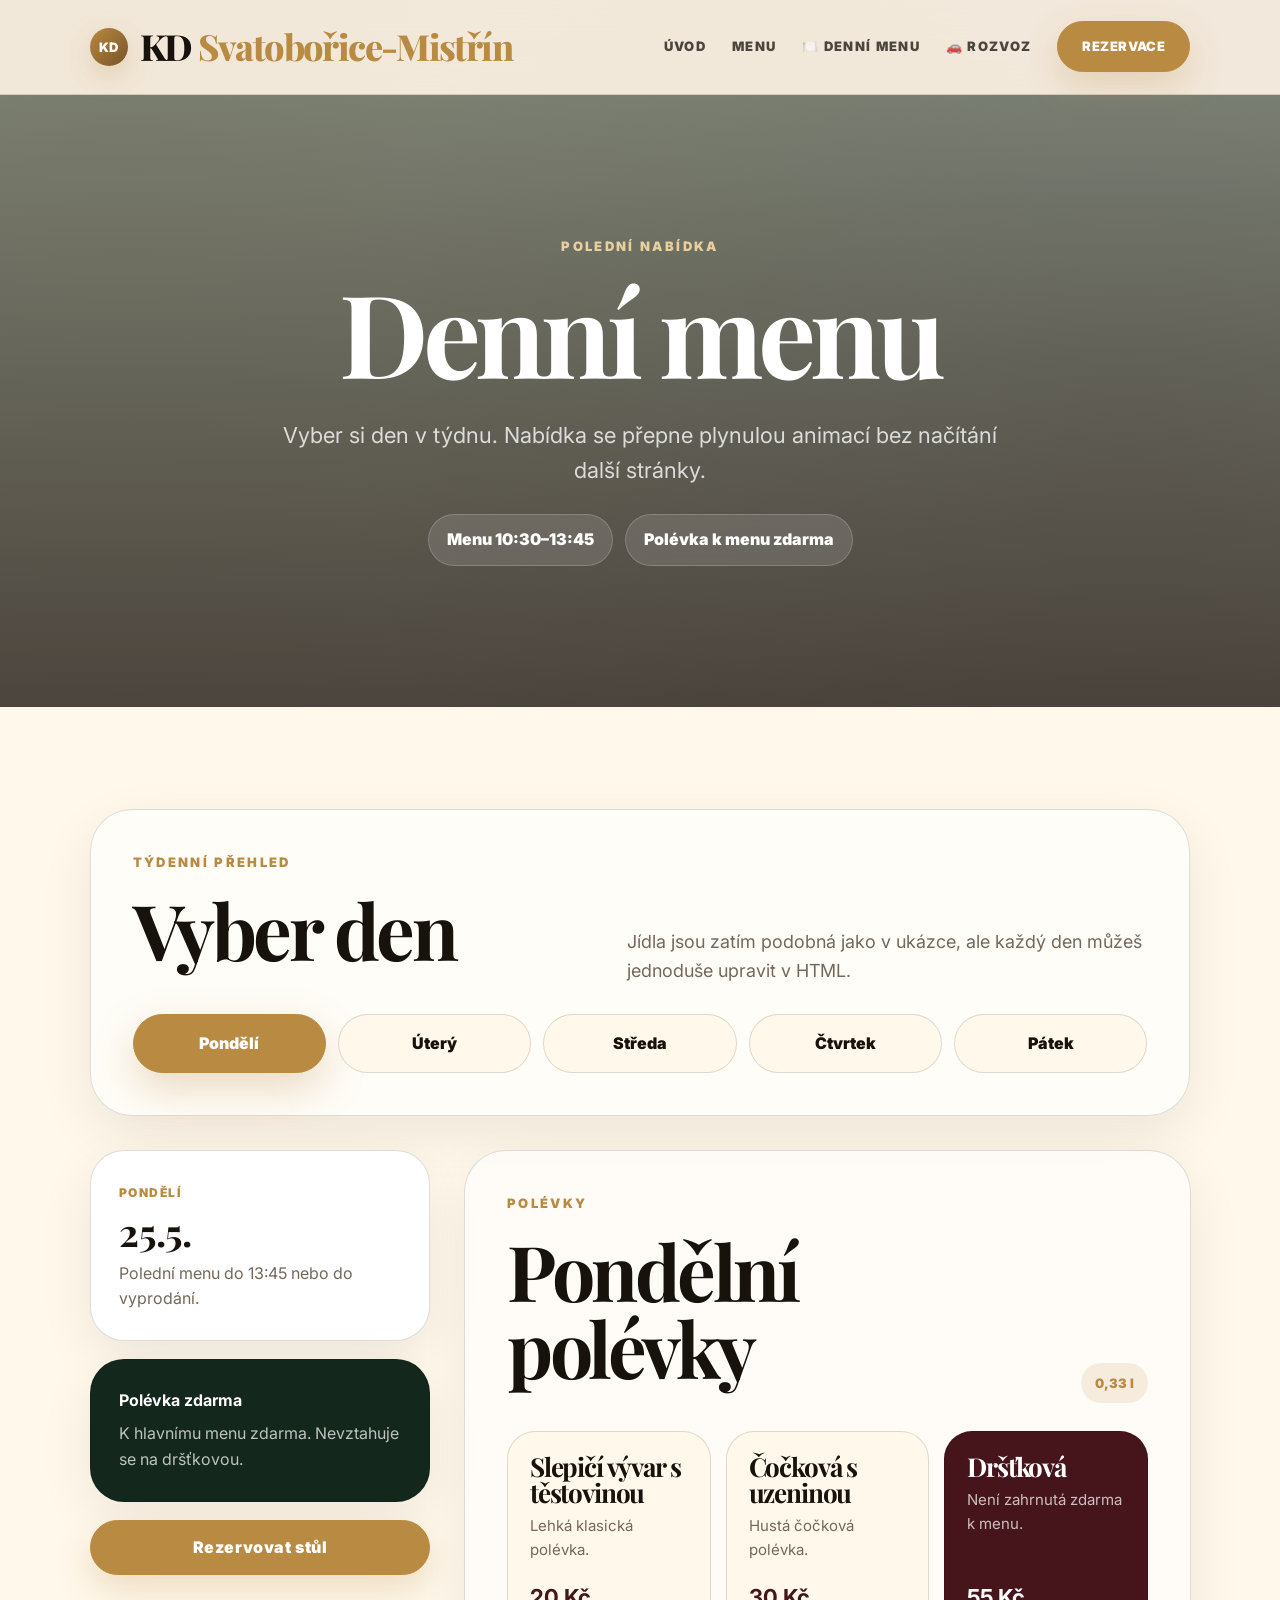
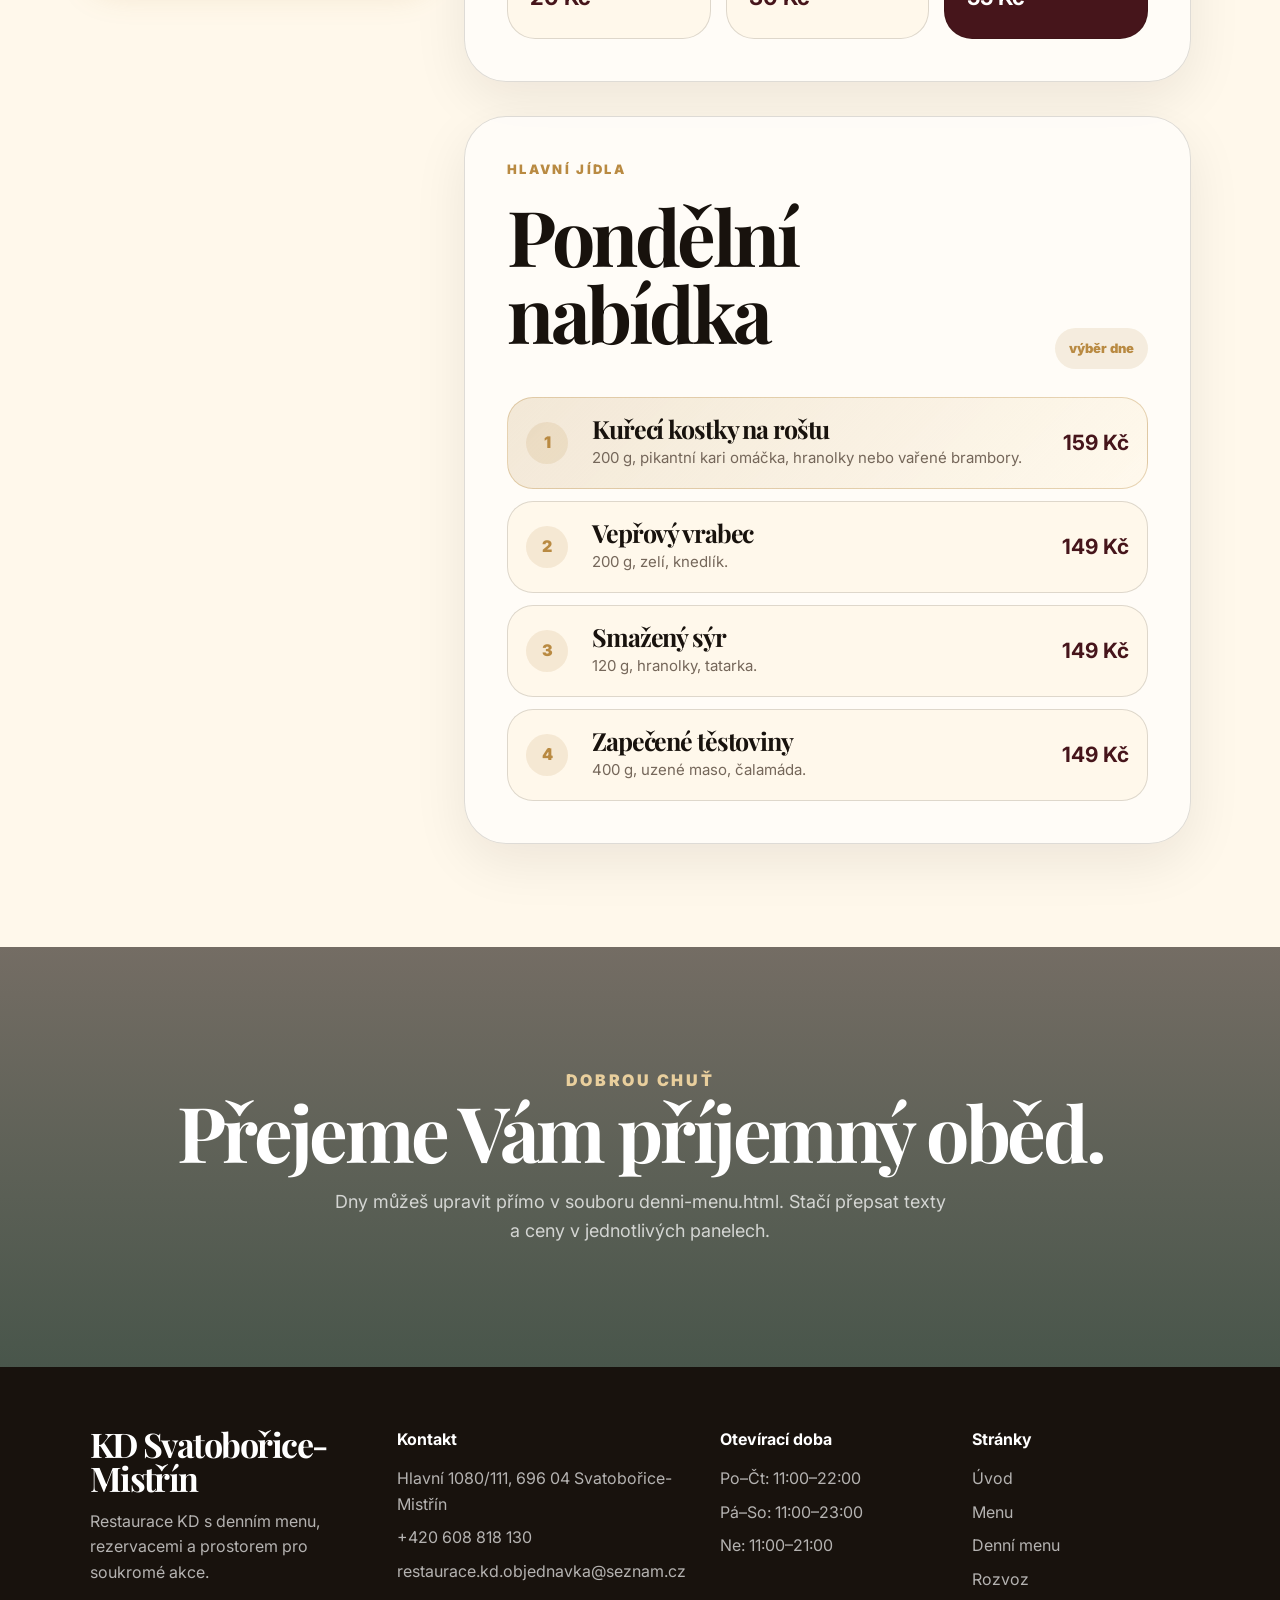
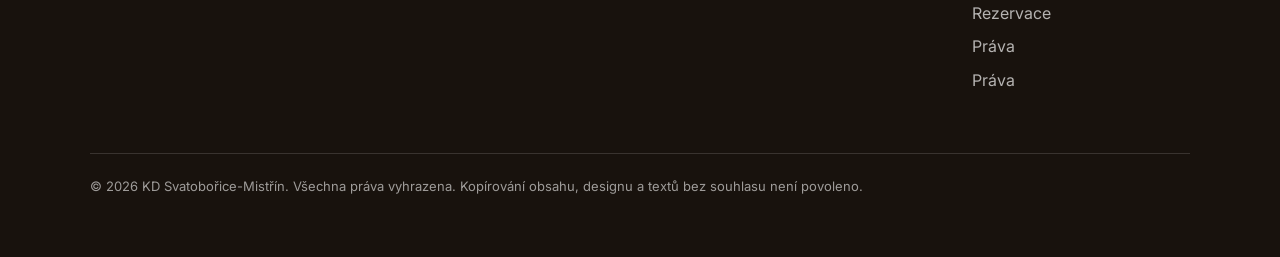
==== denni-menu.html @ 38155e5f "Add files via upload" ====
<!DOCTYPE html>
<html lang="cs">
<head>
  <meta charset="UTF-8" />
  <meta name="viewport" content="width=device-width, initial-scale=1.0" />
  <title>KD Svatobořice-Mistřín | Denní menu</title>
  <link rel="preconnect" href="https://images.unsplash.com">
  <link rel="preconnect" href="https://fonts.googleapis.com">
  <link rel="preconnect" href="https://fonts.gstatic.com" crossorigin>
  <link href="https://fonts.googleapis.com/css2?family=Inter:wght@400;500;600;700;800;900&family=Playfair+Display:wght@600;700;800&display=swap" rel="stylesheet">
  <link rel="stylesheet" href="styles.css" />
</head>
<body class="mobile-ready">
  <header class="navbar">
    <a class="logo" href="index.html">
      <span class="logo-mark">KD</span>
      <span>KD <em>Svatobořice-Mistřín</em></span>
    </a>

    <button class="mobile-toggle" aria-label="Otevřít menu">☰</button>

    <nav class="nav-links">
      <a href="index.html">Úvod</a>
      <a href="menu.html">Menu</a>
      <a href="denni-menu.html" class="daily-nav">🍽️ Denní menu</a>
      <a href="rozvoz.html" class="delivery-nav">🚗 Rozvoz</a>
      <a href="index.html#rezervace" class="nav-reserve">Rezervace</a>
    </nav>
  </header>

  <section class="daily-hero daily-hero-days">
    <div class="reveal">
      <div class="eyebrow">Polední nabídka</div>
      <h1>Denní menu</h1>
      <p>Vyber si den v týdnu. Nabídka se přepne plynulou animací bez načítání další stránky.</p>
      <div class="daily-hero-meta">
        <span>Menu 10:30–13:45</span>
        <span>Polévka k menu zdarma</span>
      </div>
    </div>
  </section>

  <main>
    <section class="section daily-section">
      <div class="weekday-shell reveal">
        <div class="weekday-head">
          <div>
            <div class="eyebrow">Týdenní přehled</div>
            <h2>Vyber den</h2>
          </div>
          <p>Jídla jsou zatím podobná jako v ukázce, ale každý den můžeš jednoduše upravit v HTML.</p>
        </div>

        <div class="weekday-tabs" role="tablist">
          <button class="day-tab active" data-day="po">Pondělí</button>
          <button class="day-tab" data-day="ut">Úterý</button>
          <button class="day-tab" data-day="st">Středa</button>
          <button class="day-tab" data-day="ct">Čtvrtek</button>
          <button class="day-tab" data-day="pa">Pátek</button>
        </div>
      </div>

      <div class="day-panels">
        <section class="day-panel active" id="day-po">
          <div class="daily-layout">
            <aside class="daily-sidebar">
              <div class="daily-date-card"><span>Pondělí</span><strong>25.5.</strong><p>Polední menu do 13:45 nebo do vyprodání.</p></div>
              <div class="daily-note"><strong>Polévka zdarma</strong><p>K hlavnímu menu zdarma. Nevztahuje se na dršťkovou.</p></div>
              <a href="index.html#rezervace" class="btn">Rezervovat stůl</a>
            </aside>
            <div class="daily-content">
              <div class="daily-block">
                <div class="daily-block-head"><div><div class="eyebrow">Polévky</div><h2>Pondělní polévky</h2></div><span class="daily-pill">0,33 l</span></div>
                <div class="soup-grid">
                  <article class="daily-item"><div><h3>Slepičí vývar s těstovinou</h3><p>Lehká klasická polévka.</p></div><strong>20 Kč</strong></article>
                  <article class="daily-item"><div><h3>Čočková s uzeninou</h3><p>Hustá čočková polévka.</p></div><strong>30 Kč</strong></article>
                  <article class="daily-item premium"><div><h3>Dršťková</h3><p>Není zahrnutá zdarma k menu.</p></div><strong>55 Kč</strong></article>
                </div>
              </div>
              <div class="daily-block">
                <div class="daily-block-head"><div><div class="eyebrow">Hlavní jídla</div><h2>Pondělní nabídka</h2></div><span class="daily-pill">výběr dne</span></div>
                <div class="daily-menu-list">
                  <article class="daily-row recommended"><span>1</span><div><h3>Kuřecí kostky na roštu</h3><p>200 g, pikantní kari omáčka, hranolky nebo vařené brambory.</p></div><strong>159 Kč</strong></article>
                  <article class="daily-row"><span>2</span><div><h3>Vepřový vrabec</h3><p>200 g, zelí, knedlík.</p></div><strong>149 Kč</strong></article>
                  <article class="daily-row"><span>3</span><div><h3>Smažený sýr</h3><p>120 g, hranolky, tatarka.</p></div><strong>149 Kč</strong></article>
                  <article class="daily-row"><span>4</span><div><h3>Zapečené těstoviny</h3><p>400 g, uzené maso, čalamáda.</p></div><strong>149 Kč</strong></article>
                </div>
              </div>
            </div>
          </div>
        </section>

        <section class="day-panel" id="day-ut">
          <div class="daily-layout">
            <aside class="daily-sidebar">
              <div class="daily-date-card"><span>Úterý</span><strong>26.5.</strong><p>Polední menu do 13:45 nebo do vyprodání.</p></div>
              <div class="daily-note"><strong>Polévka zdarma</strong><p>K hlavnímu menu zdarma. Nevztahuje se na dršťkovou.</p></div>
              <a href="index.html#rezervace" class="btn">Rezervovat stůl</a>
            </aside>
            <div class="daily-content">
              <div class="daily-block">
                <div class="daily-block-head"><div><div class="eyebrow">Polévky</div><h2>Úterní polévky</h2></div><span class="daily-pill">0,33 l</span></div>
                <div class="soup-grid">
                  <article class="daily-item"><div><h3>Slepičí vývar s těstovinou</h3><p>Lehká klasická polévka.</p></div><strong>20 Kč</strong></article>
                  <article class="daily-item"><div><h3>Čočková s uzeninou</h3><p>Hustá čočková polévka.</p></div><strong>30 Kč</strong></article>
                  <article class="daily-item premium"><div><h3>Dršťková</h3><p>Není zahrnutá zdarma k menu.</p></div><strong>55 Kč</strong></article>
                </div>
              </div>
              <div class="daily-block">
                <div class="daily-block-head"><div><div class="eyebrow">Hlavní jídla</div><h2>Úterní nabídka</h2></div><span class="daily-pill">výběr dne</span></div>
                <div class="daily-menu-list">
                  <article class="daily-row recommended"><span>1</span><div><h3>Losos na roštu</h3><p>200 g, bylinkový přeliv, vařené brambory nebo hranolky.</p></div><strong>179 Kč</strong></article>
                  <article class="daily-row"><span>2</span><div><h3>Hovězí líčka na houbách</h3><p>200 g, rýže, okurek.</p></div><strong>159 Kč</strong></article>
                  <article class="daily-row"><span>3</span><div><h3>Smažený hermelín</h3><p>100 g, hranolky, tatarka.</p></div><strong>149 Kč</strong></article>
                  <article class="daily-row dessert-row"><span>4</span><div><h3>Jablečný závin</h3><p>360 g, sladká položka denního menu.</p></div><strong>109 Kč</strong></article>
                </div>
              </div>
            </div>
          </div>
        </section>

        <section class="day-panel" id="day-st">
          <div class="daily-layout">
            <aside class="daily-sidebar">
              <div class="daily-date-card"><span>Středa</span><strong>27.5.</strong><p>Polední menu do 13:45 nebo do vyprodání.</p></div>
              <div class="daily-note"><strong>Polévka zdarma</strong><p>K hlavnímu menu zdarma. Nevztahuje se na dršťkovou.</p></div>
              <a href="index.html#rezervace" class="btn">Rezervovat stůl</a>
            </aside>
            <div class="daily-content">
              <div class="daily-block">
                <div class="daily-block-head"><div><div class="eyebrow">Polévky</div><h2>Středeční polévky</h2></div><span class="daily-pill">0,33 l</span></div>
                <div class="soup-grid">
                  <article class="daily-item"><div><h3>Slepičí vývar s těstovinou</h3><p>Lehká klasická polévka.</p></div><strong>20 Kč</strong></article>
                  <article class="daily-item"><div><h3>Čočková s uzeninou</h3><p>Hustá čočková polévka.</p></div><strong>30 Kč</strong></article>
                  <article class="daily-item premium"><div><h3>Dršťková</h3><p>Není zahrnutá zdarma k menu.</p></div><strong>55 Kč</strong></article>
                </div>
              </div>
              <div class="daily-block">
                <div class="daily-block-head"><div><div class="eyebrow">Hlavní jídla</div><h2>Středeční nabídka</h2></div><span class="daily-pill">výběr dne</span></div>
                <div class="daily-menu-list">
                  <article class="daily-row recommended"><span>1</span><div><h3>XXL smažený vepřový řízek s česnekem</h3><p>250 g, bramborový salát s majonézou.</p></div><strong>189 Kč</strong></article>
                  <article class="daily-row"><span>2</span><div><h3>Štěpánská hovězí pečeně</h3><p>150 g, rýže, okurek.</p></div><strong>159 Kč</strong></article>
                  <article class="daily-row"><span>3</span><div><h3>Vařené vejce</h3><p>2 ks, dušený špenát, vařené brambory.</p></div><strong>149 Kč</strong></article>
                  <article class="daily-row"><span>4</span><div><h3>Smažená niva</h3><p>100 g, hranolky, tatarka.</p></div><strong>149 Kč</strong></article>
                </div>
              </div>
            </div>
          </div>
        </section>

        <section class="day-panel" id="day-ct">
          <div class="daily-layout">
            <aside class="daily-sidebar">
              <div class="daily-date-card"><span>Čtvrtek</span><strong>28.5.</strong><p>Polední menu do 13:45 nebo do vyprodání.</p></div>
              <div class="daily-note"><strong>Polévka zdarma</strong><p>K hlavnímu menu zdarma. Nevztahuje se na dršťkovou.</p></div>
              <a href="index.html#rezervace" class="btn">Rezervovat stůl</a>
            </aside>
            <div class="daily-content">
              <div class="daily-block">
                <div class="daily-block-head"><div><div class="eyebrow">Polévky</div><h2>Čtvrteční polévky</h2></div><span class="daily-pill">0,33 l</span></div>
                <div class="soup-grid">
                  <article class="daily-item"><div><h3>Slepičí vývar s těstovinou</h3><p>Lehká klasická polévka.</p></div><strong>20 Kč</strong></article>
                  <article class="daily-item"><div><h3>Čočková s uzeninou</h3><p>Hustá čočková polévka.</p></div><strong>30 Kč</strong></article>
                  <article class="daily-item premium"><div><h3>Dršťková</h3><p>Není zahrnutá zdarma k menu.</p></div><strong>55 Kč</strong></article>
                </div>
              </div>
              <div class="daily-block">
                <div class="daily-block-head"><div><div class="eyebrow">Hlavní jídla</div><h2>Čtvrteční nabídka</h2></div><span class="daily-pill">17 jídel</span></div>
                <div class="daily-menu-list">
                  <article class="daily-row"><span>1</span><div><h3>Kuřecí kostky na roštu</h3><p>200 g, pikantní kari omáčka, hranolky nebo vařené brambory.</p></div><strong>159 Kč</strong></article>
                  <article class="daily-row"><span>2</span><div><h3>Losos na roštu</h3><p>200 g, bylinkový přeliv, vařené brambory nebo hranolky.</p></div><strong>179 Kč</strong></article>
                  <article class="daily-row recommended"><span>3</span><div><h3>XXL smažený vepřový řízek s česnekem</h3><p>250 g, bramborový salát s majonézou.</p></div><strong>189 Kč</strong></article>
                  <article class="daily-row"><span>4</span><div><h3>Smažená vepřová krkovička s česnekem</h3><p>200 g, bramborový salát s majonézou.</p></div><strong>159 Kč</strong></article>
                  <article class="daily-row"><span>5</span><div><h3>Hovězí vařené</h3><p>150 g, česneková omáčka, knedlík.</p></div><strong>159 Kč</strong></article>
                  <article class="daily-row"><span>6</span><div><h3>Vepřový vrabec</h3><p>200 g, zelí, knedlík.</p></div><strong>149 Kč</strong></article>
                  <article class="daily-row"><span>7</span><div><h3>Hovězí líčka na houbách</h3><p>200 g, rýže, okurek.</p></div><strong>159 Kč</strong></article>
                  <article class="daily-row"><span>8</span><div><h3>Štěpánská hovězí pečeně</h3><p>150 g, rýže, okurek.</p></div><strong>159 Kč</strong></article>
                  <article class="daily-row"><span>9</span><div><h3>Zapečené těstoviny</h3><p>400 g, uzené maso, čalamáda.</p></div><strong>149 Kč</strong></article>
                  <article class="daily-row"><span>10</span><div><h3>Smažený mletý řízek se sýrem</h3><p>150 g, vařené brambory, tatarka.</p></div><strong>149 Kč</strong></article>
                  <article class="daily-row"><span>11</span><div><h3>Pečená vepřová krkovička</h3><p>150 g, dušený špenát, bramborový knedlík nebo vařené brambory.</p></div><strong>149 Kč</strong></article>
                  <article class="daily-row"><span>12</span><div><h3>Vařené vejce</h3><p>2 ks, dušený špenát, vařené brambory.</p></div><strong>149 Kč</strong></article>
                  <article class="daily-row dessert-row"><span>13</span><div><h3>Jablečný závin</h3><p>360 g, sladká položka denního menu.</p></div><strong>109 Kč</strong></article>
                  <article class="daily-row"><span>14</span><div><h3>Smažený sýr</h3><p>120 g, hranolky, tatarka.</p></div><strong>149 Kč</strong></article>
                  <article class="daily-row"><span>15</span><div><h3>Smažený hermelín</h3><p>100 g, hranolky, tatarka.</p></div><strong>149 Kč</strong></article>
                  <article class="daily-row"><span>16</span><div><h3>Smažená niva</h3><p>100 g, hranolky, tatarka.</p></div><strong>149 Kč</strong></article>
                  <article class="daily-row"><span>17</span><div><h3>Smažený romadur</h3><p>100 g, hranolky, tatarka.</p></div><strong>149 Kč</strong></article>
                </div>
              </div>
            </div>
          </div>
        </section>

        <section class="day-panel" id="day-pa">
          <div class="daily-layout">
            <aside class="daily-sidebar">
              <div class="daily-date-card"><span>Pátek</span><strong>29.5.</strong><p>Polední menu do 13:45 nebo do vyprodání.</p></div>
              <div class="daily-note"><strong>Polévka zdarma</strong><p>K hlavnímu menu zdarma. Nevztahuje se na dršťkovou.</p></div>
              <a href="index.html#rezervace" class="btn">Rezervovat stůl</a>
            </aside>
            <div class="daily-content">
              <div class="daily-block">
                <div class="daily-block-head"><div><div class="eyebrow">Polévky</div><h2>Páteční polévky</h2></div><span class="daily-pill">0,33 l</span></div>
                <div class="soup-grid">
                  <article class="daily-item"><div><h3>Slepičí vývar s těstovinou</h3><p>Lehká klasická polévka.</p></div><strong>20 Kč</strong></article>
                  <article class="daily-item"><div><h3>Čočková s uzeninou</h3><p>Hustá čočková polévka.</p></div><strong>30 Kč</strong></article>
                  <article class="daily-item premium"><div><h3>Dršťková</h3><p>Není zahrnutá zdarma k menu.</p></div><strong>55 Kč</strong></article>
                </div>
              </div>
              <div class="daily-block">
                <div class="daily-block-head"><div><div class="eyebrow">Hlavní jídla</div><h2>Páteční nabídka</h2></div><span class="daily-pill">výběr dne</span></div>
                <div class="daily-menu-list">
                  <article class="daily-row recommended"><span>1</span><div><h3>Smažená vepřová krkovička s česnekem</h3><p>200 g, bramborový salát s majonézou.</p></div><strong>159 Kč</strong></article>
                  <article class="daily-row"><span>2</span><div><h3>Hovězí vařené</h3><p>150 g, česneková omáčka, knedlík.</p></div><strong>159 Kč</strong></article>
                  <article class="daily-row"><span>3</span><div><h3>Smažený romadur</h3><p>100 g, hranolky, tatarka.</p></div><strong>149 Kč</strong></article>
                  <article class="daily-row dessert-row"><span>4</span><div><h3>Jablečný závin</h3><p>360 g, sladká položka denního menu.</p></div><strong>109 Kč</strong></article>
                </div>
              </div>
            </div>
          </div>
        </section>
      </div>
    </section>

    <section class="daily-bottom-banner">
      <div class="reveal">
        <span>Dobrou chuť</span>
        <h2>Přejeme Vám příjemný oběd.</h2>
        <p>Dny můžeš upravit přímo v souboru denni-menu.html. Stačí přepsat texty a ceny v jednotlivých panelech.</p>
      </div>
    </section>
  </main>

  <footer class="footer">
    <div><h3>KD Svatobořice-Mistřín</h3><p>Restaurace KD s denním menu, rezervacemi a prostorem pro soukromé akce.</p></div>
    <div><h4>Kontakt</h4><p>Hlavní 1080/111, 696 04 Svatobořice-Mistřín</p><p>+420 608 818 130</p><p>restaurace.kd.objednavka@seznam.cz</p></div>
    <div><h4>Otevírací doba</h4><p>Po–Čt: 11:00–22:00</p><p>Pá–So: 11:00–23:00</p><p>Ne: 11:00–21:00</p></div>
    <div><h4>Stránky</h4><a href="index.html">Úvod</a><a href="menu.html">Menu</a><a href="denni-menu.html">Denní menu</a><a href="rozvoz.html">Rozvoz</a><a href="index.html#rezervace">Rezervace</a><a href="prava.html">Práva</a><a href="prava.html">Práva</a></div>
    <div class="copyright-bar">
      © 2026 KD Svatobořice-Mistřín. Všechna práva vyhrazena. Kopírování obsahu, designu a textů bez souhlasu není povoleno.
    </div>
  </footer>


  <nav class="mobile-bottom-bar" aria-label="Rychlá mobilní navigace">
    <a href="denni-menu.html">🍽️<span>Denní menu</span></a>
    <a href="rozvoz.html">🚗<span>Rozvoz</span></a>
    <a href="index.html#rezervace">📅<span>Rezervace</span></a>
  </nav>

  <script src="script.js"></script>
</body>
</html>
---- styles.css ----
:root {
  --cream: #f3eadc;
  --paper: #fff8eb;
  --ink: #18120d;
  --muted: #75675a;
  --gold: #b98a42;
  --gold-light: #e9cf9d;
  --green: #13271d;
  --wine: #46151b;
  --line: rgba(24,18,13,.14);
  --shadow: 0 28px 80px rgba(24,18,13,.18);
}

* {
  box-sizing: border-box;
  margin: 0;
  padding: 0;
}

html { scroll-behavior: smooth; }

body {
  font-family: Inter, sans-serif;
  color: var(--ink);
  background:
    radial-gradient(circle at 10% 0%, rgba(185,138,66,.16), transparent 26%),
    radial-gradient(circle at 88% 12%, rgba(70,21,27,.11), transparent 24%),
    var(--cream);
  line-height: 1.6;
}

a { color: inherit; text-decoration: none; }
img { width: 100%; display: block; object-fit: cover; }

.announce {
  background: var(--green);
  color: rgba(255,255,255,.82);
  text-align: center;
  padding: 10px 18px;
  font-size: 13px;
  letter-spacing: .04em;
}

.navbar {
  position: sticky;
  top: 0;
  z-index: 60;
  display: flex;
  justify-content: space-between;
  align-items: center;
  gap: 24px;
  padding: 18px 7vw;
  background: rgba(243,234,220,.88);
  backdrop-filter: blur(18px);
  border-bottom: 1px solid var(--line);
}

.logo {
  font-family: "Playfair Display", serif;
  font-size: clamp(25px, 3vw, 36px);
  font-weight: 800;
  letter-spacing: -.045em;
  display: flex;
  align-items: center;
  gap: 12px;
}

.logo-mark {
  width: 38px;
  height: 38px;
  display: grid;
  place-items: center;
  border-radius: 999px;
  color: white;
  font: 900 13px Inter, sans-serif;
  background: linear-gradient(135deg, var(--gold), #795326);
  box-shadow: 0 10px 28px rgba(185,138,66,.28);
}

.logo em { color: var(--gold); font-style: normal; }

.nav-links {
  display: flex;
  align-items: center;
  gap: 26px;
  font-size: 13px;
  font-weight: 900;
  text-transform: uppercase;
  letter-spacing: .1em;
}

.nav-links a:not(.nav-reserve) {
  position: relative;
  color: rgba(24,18,13,.76);
}

.nav-links a:not(.nav-reserve)::after {
  content: "";
  position: absolute;
  left: 0;
  bottom: -8px;
  width: 0;
  height: 2px;
  background: var(--gold);
  transition: .25s ease;
}

.nav-links a:not(.nav-reserve):hover::after { width: 100%; }

.nav-reserve,
.btn {
  display: inline-flex;
  align-items: center;
  justify-content: center;
  gap: 8px;
  padding: 14px 24px;
  border-radius: 999px;
  border: 1px solid var(--gold);
  background: var(--gold);
  color: white !important;
  font-weight: 900;
  letter-spacing: .035em;
  box-shadow: 0 14px 34px rgba(185,138,66,.25);
  transition: .25s ease;
  cursor: pointer;
}

.btn:hover,
.nav-reserve:hover {
  transform: translateY(-2px);
  box-shadow: 0 18px 44px rgba(185,138,66,.35);
}

.btn-outline {
  background: transparent;
  color: var(--ink) !important;
  border-color: var(--line);
  box-shadow: none;
}

.btn-outline:hover {
  background: var(--ink);
  border-color: var(--ink);
  color: white !important;
}

.btn-light {
  background: rgba(255,255,255,.96);
  color: var(--ink) !important;
  border-color: rgba(255,255,255,.45);
}

.eyebrow {
  color: var(--gold);
  text-transform: uppercase;
  font-weight: 900;
  letter-spacing: .18em;
  font-size: 13px;
  margin-bottom: 18px;
}

h1, h2, h3 {
  font-family: "Playfair Display", serif;
  line-height: 1;
  letter-spacing: -.045em;
}

h1 {
  font-size: clamp(58px, 8.5vw, 118px);
  max-width: 820px;
  margin-bottom: 28px;
}

h2 {
  font-size: clamp(42px, 6vw, 82px);
  margin-bottom: 18px;
}

h3 { font-size: 32px; }

.hero {
  min-height: 92vh;
  display: grid;
  grid-template-columns: 1.06fr .94fr;
  background: var(--paper);
  border-bottom: 1px solid var(--line);
  overflow: hidden;
}

.hero-copy {
  position: relative;
  display: flex;
  flex-direction: column;
  justify-content: center;
  padding: clamp(58px, 8vw, 120px) 7vw;
}

.hero-copy::before {
  content: "";
  position: absolute;
  width: 230px;
  height: 230px;
  right: 8%;
  top: 10%;
  border: 1px solid rgba(185,138,66,.25);
  border-radius: 50%;
  pointer-events: none;
}

.hero-copy p {
  max-width: 610px;
  color: var(--muted);
  font-size: clamp(17px, 1.8vw, 22px);
  margin-bottom: 34px;
}

.hero-actions {
  display: flex;
  flex-wrap: wrap;
  gap: 14px;
  margin-bottom: 34px;
}

.hero-facts {
  max-width: 650px;
  display: grid;
  grid-template-columns: repeat(3, 1fr);
  gap: 14px;
}

.fact {
  background: rgba(255,255,255,.62);
  border: 1px solid var(--line);
  border-radius: 24px;
  padding: 18px;
}

.fact strong { display: block; margin-bottom: 4px; }
.fact span { color: var(--muted); font-size: 14px; }

.hero-image {
  position: relative;
  min-height: 620px;
  overflow: hidden;
  isolation: isolate;
}

.hero-image img {
  height: 100%;
  filter: saturate(.95) contrast(1.05);
}

.hero-image::after {
  content: "";
  position: absolute;
  inset: 0;
  z-index: 1;
  background: linear-gradient(180deg, rgba(19,39,29,.08), rgba(24,18,13,.52));
}

.floating-card {
  position: absolute;
  left: 36px;
  right: 36px;
  bottom: 36px;
  z-index: 2;
  display: grid;
  grid-template-columns: 1fr auto;
  gap: 20px;
  align-items: end;
  padding: 26px;
  border-radius: 32px;
  color: white;
  background: rgba(19,39,29,.76);
  border: 1px solid rgba(255,255,255,.18);
  backdrop-filter: blur(18px);
  box-shadow: var(--shadow);
}

.floating-card p { color: rgba(255,255,255,.72); margin-top: 8px; }
.floating-card strong { color: var(--gold-light); white-space: nowrap; }

.small-label {
  display: block;
  margin-bottom: 8px;
  color: var(--gold-light);
  text-transform: uppercase;
  font-size: 12px;
  font-weight: 900;
  letter-spacing: .12em;
}

.section {
  padding: clamp(70px, 8vw, 122px) 7vw;
}

.section-title {
  max-width: 820px;
  margin-bottom: 44px;
}

.section-title.center {
  text-align: center;
  margin-inline: auto;
}

.section-title p,
.section-head p {
  color: var(--muted);
  font-size: 18px;
}

.split {
  display: grid;
  grid-template-columns: .9fr 1.1fr;
  gap: 34px;
  align-items: center;
}

.image-stack {
  display: grid;
  grid-template-columns: .9fr 1.1fr;
  gap: 18px;
  align-items: end;
}

.image-stack img {
  border-radius: 34px;
  box-shadow: var(--shadow);
  height: 470px;
}

.image-stack img:first-child {
  height: 350px;
  margin-bottom: 52px;
}

.text-panel {
  background: rgba(255,248,235,.72);
  border: 1px solid var(--line);
  border-radius: 36px;
  padding: clamp(30px, 5vw, 58px);
  box-shadow: 0 18px 54px rgba(24,18,13,.09);
}

.text-panel p {
  color: var(--muted);
  margin-bottom: 18px;
}

.text-link {
  display: inline-flex;
  margin-top: 10px;
  color: var(--gold);
  font-weight: 900;
}

.cards {
  display: grid;
  grid-template-columns: repeat(3, 1fr);
  gap: 24px;
}

.image-card {
  position: relative;
  min-height: 420px;
  overflow: hidden;
  border-radius: 36px;
  box-shadow: var(--shadow);
  background: var(--ink);
}

.image-card img {
  height: 100%;
  position: absolute;
  inset: 0;
  opacity: .84;
  transition: .4s ease;
}

.image-card::after {
  content: "";
  position: absolute;
  inset: 0;
  background: linear-gradient(180deg, transparent, rgba(0,0,0,.80));
}

.image-card div {
  position: absolute;
  left: 26px;
  right: 26px;
  bottom: 26px;
  z-index: 2;
  color: white;
}

.image-card span {
  color: var(--gold-light);
  font-weight: 900;
}

.image-card p {
  color: rgba(255,255,255,.72);
  margin-top: 10px;
}

.image-card:hover img { transform: scale(1.05); }

.chef-section {
  background: var(--green);
  color: white;
}

.chef-grid {
  display: grid;
  grid-template-columns: .95fr 1.05fr;
  gap: 42px;
  align-items: center;
}

.chef-copy p {
  color: rgba(255,255,255,.72);
  max-width: 620px;
  font-size: 18px;
}

.chef-photo {
  border-radius: 40px;
  overflow: hidden;
  box-shadow: var(--shadow);
}

.chef-photo img {
  height: 620px;
}

.mini-stats {
  display: grid;
  grid-template-columns: repeat(3, 1fr);
  gap: 14px;
  margin-top: 34px;
}

.mini-stats div {
  border: 1px solid rgba(255,255,255,.16);
  background: rgba(255,255,255,.08);
  border-radius: 24px;
  padding: 20px;
}

.mini-stats strong {
  display: block;
  font-size: 30px;
  color: var(--gold-light);
}

.mini-stats span {
  color: rgba(255,255,255,.70);
}

.mood-section {
  min-height: 560px;
  display: grid;
  place-items: center;
  background:
    linear-gradient(90deg, rgba(24,18,13,.76), rgba(24,18,13,.30)),
    url("https://images.unsplash.com/photo-1470337458703-46ad1756a187?auto=format&fit=crop&w=1600&q=88") center/cover;
  color: white;
}

.mood-card {
  max-width: 920px;
  padding: clamp(34px, 6vw, 70px);
  border-radius: 42px;
  background: rgba(19,39,29,.70);
  border: 1px solid rgba(255,255,255,.16);
  backdrop-filter: blur(14px);
  box-shadow: var(--shadow);
}

.mood-card p {
  max-width: 650px;
  color: rgba(255,255,255,.75);
  margin-bottom: 26px;
  font-size: 18px;
}

.gallery-grid {
  display: grid;
  grid-template-columns: 1.2fr .8fr 1fr;
  gap: 18px;
}

.gallery-grid img {
  height: 320px;
  border-radius: 30px;
  box-shadow: 0 18px 45px rgba(24,18,13,.11);
}

.gallery-grid img:nth-child(2) {
  height: 430px;
  margin-top: 44px;
}

.gallery-grid img:nth-child(4) {
  grid-column: span 2;
}

.reviews-section {
  background: var(--paper);
}

.reviews {
  display: grid;
  grid-template-columns: repeat(3, 1fr);
  gap: 22px;
}

.review {
  border: 1px solid var(--line);
  background: white;
  border-radius: 30px;
  padding: 28px;
  box-shadow: 0 18px 54px rgba(24,18,13,.08);
}

.review p {
  color: var(--muted);
  margin-bottom: 18px;
}

.review strong {
  color: var(--ink);
}

.reservation {
  display: grid;
  grid-template-columns: 1fr 1fr;
  gap: 34px;
  align-items: center;
  background: var(--paper);
}

.reservation-panel {
  background: white;
  border: 1px solid var(--line);
  border-radius: 38px;
  box-shadow: var(--shadow);
  padding: clamp(32px, 5vw, 58px);
}

.reservation-panel p {
  color: var(--muted);
  margin-bottom: 26px;
}

form {
  display: grid;
  gap: 14px;
}

.form-row {
  display: grid;
  grid-template-columns: 1fr 1fr;
  gap: 14px;
}

input,
select,
textarea {
  width: 100%;
  border: 1px solid var(--line);
  border-radius: 18px;
  padding: 16px 18px;
  background: var(--cream);
  color: var(--ink);
  font: inherit;
  outline: none;
}

textarea {
  min-height: 118px;
  resize: vertical;
}

.reservation-image {
  height: 620px;
  border-radius: 38px;
  box-shadow: var(--shadow);
}

.menu-hero {
  min-height: 72vh;
  display: grid;
  place-items: center;
  text-align: center;
  padding: 90px 7vw;
  color: white;
  background:
    linear-gradient(180deg, rgba(19,39,29,.45), rgba(24,18,13,.78)),
    url('https://images.unsplash.com/photo-1504674900247-0877df9cc836?auto=format&fit=crop&w=1700&q=88') center/cover;
}

.menu-hero .eyebrow { color: var(--gold-light); }

.menu-hero h1 {
  margin-left: auto;
  margin-right: auto;
  font-size: clamp(62px, 9vw, 124px);
}

.menu-hero p {
  max-width: 760px;
  margin: 0 auto;
  color: rgba(255,255,255,.76);
  font-size: clamp(17px, 2vw, 22px);
}

.category-nav {
  position: sticky;
  top: 75px;
  z-index: 45;
  display: flex;
  gap: 10px;
  overflow-x: auto;
  padding: 14px 7vw;
  background: rgba(255,248,235,.92);
  backdrop-filter: blur(16px);
  border-bottom: 1px solid var(--line);
}

.category-nav a {
  white-space: nowrap;
  padding: 10px 16px;
  border-radius: 999px;
  background: white;
  border: 1px solid var(--line);
  color: var(--ink);
  font-size: 13px;
  font-weight: 900;
  transition: .25s;
}

.category-nav a:hover {
  background: var(--ink);
  color: white;
}

.section-dark {
  background: var(--green);
  color: white;
}

.section-wine {
  background: var(--wine);
  color: white;
}

.section-dark .section-head p,
.section-wine .section-head p {
  color: rgba(255,255,255,.70);
}

.section-head {
  display: flex;
  justify-content: space-between;
  align-items: end;
  gap: 32px;
  margin-bottom: 38px;
}

.menu-layout {
  display: grid;
  grid-template-columns: .78fr 1.22fr;
  gap: 34px;
  align-items: start;
}

.category-photo {
  position: sticky;
  top: 150px;
  border-radius: 38px;
  overflow: hidden;
  box-shadow: var(--shadow);
}

.category-photo img {
  height: 610px;
}

.menu-grid {
  display: grid;
  grid-template-columns: 1fr 1fr;
  gap: 16px;
}

.menu-item {
  position: relative;
  min-height: 164px;
  display: flex;
  flex-direction: column;
  justify-content: space-between;
  gap: 16px;
  padding: 24px;
  border-radius: 28px;
  background: rgba(255,248,235,.82);
  border: 1px solid var(--line);
  box-shadow: 0 18px 48px rgba(24,18,13,.08);
  transition: .25s ease;
  overflow: hidden;
}

.menu-item::before {
  content: "";
  position: absolute;
  width: 72px;
  height: 72px;
  right: -28px;
  top: -28px;
  border-radius: 50%;
  background: rgba(185,138,66,.16);
}

.menu-item:hover {
  transform: translateY(-4px);
  box-shadow: 0 24px 60px rgba(24,18,13,.12);
}

.section-dark .menu-item,
.section-wine .menu-item {
  background: rgba(255,255,255,.08);
  border-color: rgba(255,255,255,.16);
  box-shadow: none;
}

.menu-item h3 {
  font-size: 28px;
  margin-bottom: 9px;
}

.menu-item p {
  color: var(--muted);
  font-size: 15px;
}

.section-dark .menu-item p,
.section-wine .menu-item p {
  color: rgba(255,255,255,.68);
}

.price-row {
  display: flex;
  justify-content: space-between;
  align-items: center;
  gap: 14px;
}

.tag {
  display: inline-flex;
  padding: 5px 10px;
  border-radius: 999px;
  background: rgba(185,138,66,.16);
  color: var(--gold);
  font-size: 11px;
  font-weight: 900;
  text-transform: uppercase;
  letter-spacing: .08em;
}

.price {
  font-weight: 900;
  font-size: 21px;
  color: var(--wine);
  white-space: nowrap;
}

.section-dark .price,
.section-wine .price {
  color: white;
}

.drinks-panel {
  display: grid;
  grid-template-columns: repeat(3, 1fr);
  gap: 18px;
}

.drink-card {
  padding: 28px;
  border-radius: 34px;
  background: rgba(255,255,255,.08);
  border: 1px solid rgba(255,255,255,.16);
}

.drink-card h3 {
  margin-bottom: 20px;
}

.drink-line {
  display: flex;
  justify-content: space-between;
  gap: 16px;
  padding: 13px 0;
  border-bottom: 1px solid rgba(255,255,255,.14);
  color: rgba(255,255,255,.76);
}

.drink-line strong {
  color: white;
}

.note {
  margin: 0 7vw 70px;
  padding: 28px;
  border-radius: 30px;
  background: white;
  border: 1px dashed rgba(185,138,66,.65);
  color: var(--muted);
}

.note strong {
  color: var(--ink);
}

.footer {
  display: grid;
  grid-template-columns: 1.25fr repeat(3, 1fr);
  gap: 34px;
  padding: 60px 7vw;
  background: var(--ink);
  color: white;
}

.footer h3 {
  font-size: 34px;
  margin-bottom: 14px;
}

.footer h4 {
  margin-bottom: 14px;
}

.footer p,
.footer a {
  display: block;
  color: rgba(255,255,255,.68);
  margin-bottom: 8px;
}

.mobile-toggle {
  display: none;
  border: none;
  background: transparent;
  font-size: 30px;
  cursor: pointer;
}

.reveal {
  opacity: 0;
  transform: translateY(24px);
  transition: .75s ease;
}

.reveal.visible {
  opacity: 1;
  transform: translateY(0);
}

@media (max-width: 1050px) {
  .mobile-toggle {
    display: block;
  }

  .nav-links {
    position: absolute;
    left: 7vw;
    right: 7vw;
    top: 76px;
    display: none;
    flex-direction: column;
    align-items: stretch;
    padding: 22px;
    border-radius: 26px;
    background: var(--paper);
    box-shadow: var(--shadow);
  }

  .nav-links.open {
    display: flex;
  }

  .hero,
  .split,
  .chef-grid,
  .reservation,
  .menu-layout,
  .footer {
    grid-template-columns: 1fr;
  }

  .cards,
  .reviews,
  .drinks-panel,
  .menu-grid {
    grid-template-columns: 1fr;
  }

  .hero-image {
    min-height: 560px;
  }

  .image-stack img,
  .image-stack img:first-child {
    height: 330px;
    margin: 0;
  }

  .category-photo {
    position: relative;
    top: auto;
  }

  .category-photo img {
    height: 380px;
  }

  .section-head {
    align-items: start;
    flex-direction: column;
  }

  .gallery-grid {
    grid-template-columns: 1fr;
  }

  .gallery-grid img,
  .gallery-grid img:nth-child(2) {
    height: 310px;
    margin-top: 0;
  }

  .gallery-grid img:nth-child(4) {
    grid-column: auto;
  }
}

@media (max-width: 640px) {
  .hero-facts,
  .form-row,
  .image-stack,
  .mini-stats {
    grid-template-columns: 1fr;
  }

  .floating-card {
    grid-template-columns: 1fr;
    left: 20px;
    right: 20px;
    bottom: 20px;
  }

  .teaser-item,
  .price-row {
    align-items: flex-start;
    flex-direction: column;
  }

  h1 {
    font-size: 54px;
  }
}


/* Denní menu - přidané styly */
.daily-nav {
  display: inline-flex;
  align-items: center;
  gap: 6px;
}

.daily-preview-section {
  background: var(--green);
  color: white;
}

.daily-preview-card {
  display: grid;
  grid-template-columns: 1fr 1fr auto;
  gap: 26px;
  align-items: center;
  padding: clamp(28px, 5vw, 54px);
  border-radius: 42px;
  background: linear-gradient(135deg, rgba(255,255,255,.10), rgba(255,255,255,.05)), rgba(255,255,255,.07);
  border: 1px solid rgba(255,255,255,.16);
  box-shadow: var(--shadow);
}

.daily-preview-card p {
  color: rgba(255,255,255,.72);
  max-width: 540px;
}

.daily-preview-items {
  display: grid;
  gap: 12px;
}

.daily-preview-items div {
  display: flex;
  justify-content: space-between;
  gap: 18px;
  padding: 16px 18px;
  border-radius: 22px;
  background: rgba(255,255,255,.09);
  border: 1px solid rgba(255,255,255,.13);
}

.daily-preview-items span {
  color: var(--gold-light);
  font-weight: 900;
  white-space: nowrap;
}

.daily-hero {
  min-height: 68vh;
  display: grid;
  place-items: center;
  text-align: center;
  padding: 90px 7vw;
  color: white;
  background:
    linear-gradient(180deg, rgba(19,39,29,.52), rgba(24,18,13,.76)),
    url("https://images.unsplash.com/photo-1540189549336-e6e99c3679fe?auto=format&fit=crop&w=1700&q=88") center/cover;
}

.daily-hero h1 {
  margin-inline: auto;
  font-size: clamp(62px, 9vw, 124px);
}

.daily-hero p {
  max-width: 760px;
  margin: 0 auto 26px;
  color: rgba(255,255,255,.78);
  font-size: clamp(17px, 2vw, 22px);
}

.daily-hero .eyebrow {
  color: var(--gold-light);
}

.daily-hero-meta {
  display: inline-flex;
  flex-wrap: wrap;
  justify-content: center;
  gap: 12px;
}

.daily-hero-meta span {
  padding: 12px 18px;
  border-radius: 999px;
  background: rgba(255,255,255,.12);
  border: 1px solid rgba(255,255,255,.18);
  backdrop-filter: blur(12px);
  font-weight: 900;
}

.daily-section {
  background: var(--paper);
}

.daily-layout {
  display: grid;
  grid-template-columns: 340px 1fr;
  gap: 34px;
  align-items: start;
}

.daily-sidebar {
  position: sticky;
  top: 120px;
  display: grid;
  gap: 18px;
}

.daily-date-card,
.daily-note {
  border-radius: 34px;
  padding: 28px;
  background: white;
  border: 1px solid var(--line);
  box-shadow: 0 18px 54px rgba(24,18,13,.08);
}

.daily-date-card span {
  color: var(--gold);
  font-weight: 900;
  text-transform: uppercase;
  letter-spacing: .12em;
  font-size: 12px;
}

.daily-date-card strong {
  display: block;
  margin: 8px 0 10px;
  font-family: "Playfair Display", serif;
  font-size: 38px;
  line-height: 1;
}

.daily-date-card p,
.daily-note p {
  color: var(--muted);
}

.daily-note {
  background: var(--green);
  color: white;
}

.daily-note p {
  color: rgba(255,255,255,.72);
  margin-top: 8px;
}

.daily-content {
  display: grid;
  gap: 34px;
}

.daily-block {
  background: rgba(255,255,255,.62);
  border: 1px solid var(--line);
  border-radius: 42px;
  padding: clamp(24px, 4vw, 42px);
  box-shadow: 0 18px 54px rgba(24,18,13,.08);
}

.daily-block-head {
  display: flex;
  justify-content: space-between;
  align-items: end;
  gap: 24px;
  margin-bottom: 28px;
}

.daily-pill {
  white-space: nowrap;
  padding: 10px 14px;
  border-radius: 999px;
  background: rgba(185,138,66,.14);
  color: var(--gold);
  font-weight: 900;
  font-size: 13px;
}

.soup-grid {
  display: grid;
  grid-template-columns: repeat(3, 1fr);
  gap: 15px;
}

.daily-item {
  padding: 22px;
  border-radius: 28px;
  background: var(--paper);
  border: 1px solid var(--line);
  display: flex;
  flex-direction: column;
  justify-content: space-between;
  gap: 18px;
}

.daily-item h3 {
  font-size: 26px;
  margin-bottom: 8px;
}

.daily-item p {
  color: var(--muted);
  font-size: 15px;
}

.daily-item strong {
  color: var(--wine);
  font-size: 22px;
}

.daily-item.premium {
  background: var(--wine);
  color: white;
}

.daily-item.premium p {
  color: rgba(255,255,255,.72);
}

.daily-item.premium strong {
  color: white;
}

.daily-menu-list {
  display: grid;
  gap: 12px;
}

.daily-row {
  display: grid;
  grid-template-columns: 48px 1fr auto;
  gap: 18px;
  align-items: center;
  padding: 18px;
  border-radius: 26px;
  background: var(--paper);
  border: 1px solid var(--line);
  transition: .25s ease;
}

.daily-row:hover {
  transform: translateY(-3px);
  box-shadow: 0 16px 42px rgba(24,18,13,.10);
}

.daily-row > span {
  width: 42px;
  height: 42px;
  display: grid;
  place-items: center;
  border-radius: 999px;
  background: rgba(185,138,66,.14);
  color: var(--gold);
  font-weight: 900;
}

.daily-row h3 {
  font-size: 25px;
  margin-bottom: 5px;
}

.daily-row p {
  color: var(--muted);
  font-size: 15px;
}

.daily-row strong {
  color: var(--wine);
  font-size: 21px;
  white-space: nowrap;
}

.daily-row.recommended {
  background: linear-gradient(135deg, rgba(185,138,66,.18), rgba(255,248,235,.92));
  border-color: rgba(185,138,66,.34);
}

.daily-row.dessert-row {
  background: linear-gradient(135deg, rgba(70,21,27,.10), rgba(255,248,235,.92));
}

.daily-bottom-banner {
  min-height: 420px;
  display: grid;
  place-items: center;
  text-align: center;
  padding: 70px 7vw;
  color: white;
  background:
    linear-gradient(180deg, rgba(24,18,13,.58), rgba(19,39,29,.76)),
    url("https://images.unsplash.com/photo-1504674900247-0877df9cc836?auto=format&fit=crop&w=1700&q=88") center/cover;
}

.daily-bottom-banner span {
  color: var(--gold-light);
  font-weight: 900;
  letter-spacing: .16em;
  text-transform: uppercase;
}

.daily-bottom-banner p {
  max-width: 620px;
  margin: 0 auto;
  color: rgba(255,255,255,.74);
  font-size: 18px;
}

@media (max-width: 1050px) {
  .daily-layout,
  .daily-preview-card {
    grid-template-columns: 1fr;
  }

  .daily-sidebar {
    position: relative;
    top: auto;
  }

  .soup-grid {
    grid-template-columns: 1fr;
  }
}

@media (max-width: 640px) {
  .daily-row {
    grid-template-columns: 1fr;
  }

  .daily-row > span {
    width: 38px;
    height: 38px;
  }

  .daily-row strong {
    font-size: 20px;
  }

  .daily-block-head {
    align-items: start;
    flex-direction: column;
  }

  .daily-preview-items div {
    flex-direction: column;
  }
}


/* Přepínání dnů v denním menu */
.weekday-shell {
  background: rgba(255,255,255,.64);
  border: 1px solid var(--line);
  border-radius: 42px;
  padding: clamp(24px, 4vw, 42px);
  box-shadow: 0 18px 54px rgba(24,18,13,.08);
  margin-bottom: 34px;
}

.weekday-head {
  display: flex;
  justify-content: space-between;
  align-items: end;
  gap: 28px;
  margin-bottom: 28px;
}

.weekday-head p {
  color: var(--muted);
  max-width: 520px;
  font-size: 18px;
}

.weekday-tabs {
  display: grid;
  grid-template-columns: repeat(5, 1fr);
  gap: 12px;
}

.day-tab {
  border: 1px solid var(--line);
  background: var(--paper);
  color: var(--ink);
  padding: 16px 18px;
  border-radius: 999px;
  font: inherit;
  font-weight: 900;
  cursor: pointer;
  transition: .25s ease;
}

.day-tab:hover {
  transform: translateY(-2px);
  box-shadow: 0 14px 34px rgba(24,18,13,.10);
}

.day-tab.active {
  background: var(--gold);
  color: white;
  border-color: var(--gold);
  box-shadow: 0 16px 42px rgba(185,138,66,.30);
}

.day-panels {
  position: relative;
}

.day-panel {
  display: none;
}

.day-panel.active {
  display: block;
  animation: dayFade .42s ease both;
}

.day-panel.switching {
  animation: dayFade .42s ease both;
}

@keyframes dayFade {
  from {
    opacity: 0;
    transform: translateY(18px) scale(.985);
    filter: blur(6px);
  }
  to {
    opacity: 1;
    transform: translateY(0) scale(1);
    filter: blur(0);
  }
}

.daily-hero-days {
  background:
    linear-gradient(180deg, rgba(19,39,29,.52), rgba(24,18,13,.76)),
    url("https://images.unsplash.com/photo-1551218808-94e220e084d2?auto=format&fit=crop&w=1700&q=88") center/cover;
}

@media (max-width: 900px) {
  .weekday-head {
    align-items: start;
    flex-direction: column;
  }

  .weekday-tabs {
    grid-template-columns: 1fr 1fr;
  }
}

@media (max-width: 520px) {
  .weekday-tabs {
    grid-template-columns: 1fr;
  }
}


/* Soukromé akce */
.private-events-section {
  background:
    radial-gradient(circle at 15% 10%, rgba(185,138,66,.14), transparent 28%),
    var(--paper);
}

.private-events-grid {
  display: grid;
  grid-template-columns: 1fr 1fr;
  gap: 38px;
  align-items: center;
}

.private-events-copy {
  padding: clamp(30px, 5vw, 58px);
  border-radius: 42px;
  background: rgba(255,255,255,.68);
  border: 1px solid var(--line);
  box-shadow: 0 18px 54px rgba(24,18,13,.08);
}

.private-events-copy p {
  color: var(--muted);
  font-size: 18px;
  margin-bottom: 28px;
  max-width: 650px;
}

.event-features {
  display: grid;
  grid-template-columns: repeat(3, 1fr);
  gap: 14px;
  margin-bottom: 28px;
}

.event-features div {
  padding: 18px;
  border-radius: 24px;
  background: var(--paper);
  border: 1px solid var(--line);
}

.event-features strong {
  display: block;
  margin-bottom: 5px;
  color: var(--wine);
}

.event-features span {
  color: var(--muted);
  font-size: 14px;
}

.private-events-visual {
  position: relative;
  border-radius: 42px;
  overflow: hidden;
  box-shadow: var(--shadow);
  min-height: 620px;
}

.private-events-visual img {
  height: 620px;
}

.private-events-visual::after {
  content: "";
  position: absolute;
  inset: 0;
  background: linear-gradient(180deg, transparent, rgba(24,18,13,.62));
}

.event-card {
  position: absolute;
  left: 26px;
  right: 26px;
  bottom: 26px;
  z-index: 2;
  padding: 24px;
  border-radius: 30px;
  background: rgba(19,39,29,.78);
  color: white;
  border: 1px solid rgba(255,255,255,.16);
  backdrop-filter: blur(14px);
}

.event-card span {
  color: var(--gold-light);
  font-weight: 900;
  text-transform: uppercase;
  letter-spacing: .12em;
  font-size: 12px;
}

.event-card h3 {
  margin-top: 10px;
  font-size: 30px;
}

@media (max-width: 1050px) {
  .private-events-grid {
    grid-template-columns: 1fr;
  }

  .event-features {
    grid-template-columns: 1fr;
  }

  .private-events-visual,
  .private-events-visual img {
    min-height: auto;
    height: 420px;
  }
}


/* Rezervace - výběr času */
.form-row-three {
  grid-template-columns: 1fr 1fr 1fr;
}

@media (max-width: 820px) {
  .form-row-three {
    grid-template-columns: 1fr;
  }
}


/* Branding KD */
.logo-mark {
  letter-spacing: .04em;
}

.logo em {
  color: var(--gold);
  font-style: normal;
}

@media (max-width: 640px) {
  .logo {
    font-size: 22px;
  }
}


/* Rozvoz */
.delivery-nav {
  display: inline-flex;
  align-items: center;
  gap: 6px;
}

.delivery-preview-section {
  background: var(--paper);
}

.delivery-preview-grid {
  display: grid;
  grid-template-columns: 1fr 1fr;
  gap: 38px;
  align-items: center;
}

.delivery-preview-copy {
  padding: clamp(30px, 5vw, 58px);
  border-radius: 42px;
  background: rgba(255,255,255,.72);
  border: 1px solid var(--line);
  box-shadow: 0 18px 54px rgba(24,18,13,.08);
}

.delivery-preview-copy p {
  color: var(--muted);
  font-size: 18px;
  margin-bottom: 28px;
}

.delivery-points {
  display: grid;
  grid-template-columns: repeat(3, 1fr);
  gap: 14px;
  margin-bottom: 28px;
}

.delivery-points div {
  padding: 18px;
  border-radius: 24px;
  background: var(--paper);
  border: 1px solid var(--line);
}

.delivery-points strong {
  display: block;
  color: var(--wine);
  margin-bottom: 5px;
}

.delivery-points span {
  color: var(--muted);
  font-size: 14px;
}

.delivery-preview-photo {
  position: relative;
  border-radius: 42px;
  overflow: hidden;
  min-height: 540px;
  box-shadow: var(--shadow);
}

.delivery-preview-photo img {
  height: 540px;
}

.delivery-preview-photo::after {
  content: "";
  position: absolute;
  inset: 0;
  background: linear-gradient(180deg, transparent, rgba(24,18,13,.62));
}

.delivery-mini-card {
  position: absolute;
  left: 24px;
  right: 24px;
  bottom: 24px;
  z-index: 2;
  padding: 22px;
  border-radius: 28px;
  background: rgba(19,39,29,.78);
  border: 1px solid rgba(255,255,255,.16);
  color: white;
  backdrop-filter: blur(14px);
}

.delivery-mini-card span {
  display: block;
  color: var(--gold-light);
  font-weight: 900;
  text-transform: uppercase;
  letter-spacing: .12em;
  font-size: 12px;
  margin-bottom: 8px;
}

.delivery-hero {
  min-height: 68vh;
  display: grid;
  place-items: center;
  text-align: center;
  padding: 90px 7vw;
  color: white;
  background:
    linear-gradient(180deg, rgba(19,39,29,.52), rgba(24,18,13,.76)),
    url("https://images.unsplash.com/photo-1526367790999-0150786686a2?auto=format&fit=crop&w=1700&q=88") center/cover;
}

.delivery-hero h1 {
  margin-inline: auto;
  font-size: clamp(62px, 9vw, 124px);
}

.delivery-hero p {
  max-width: 760px;
  margin: 0 auto 26px;
  color: rgba(255,255,255,.78);
  font-size: clamp(17px, 2vw, 22px);
}

.delivery-hero .eyebrow {
  color: var(--gold-light);
}

.delivery-order-section {
  background: var(--paper);
}

.delivery-order-grid {
  display: grid;
  grid-template-columns: 360px 1fr;
  gap: 34px;
  align-items: start;
}

.delivery-info {
  position: sticky;
  top: 120px;
  display: grid;
  gap: 18px;
}

.delivery-info-card,
.delivery-zone-card,
.delivery-form-panel {
  border-radius: 34px;
  padding: 28px;
  background: white;
  border: 1px solid var(--line);
  box-shadow: 0 18px 54px rgba(24,18,13,.08);
}

.delivery-info-card span {
  color: var(--gold);
  font-weight: 900;
  text-transform: uppercase;
  letter-spacing: .12em;
  font-size: 12px;
}

.delivery-info-card h2 {
  font-size: 42px;
  margin-top: 10px;
}

.delivery-info-card p,
.delivery-zone-card p,
.delivery-form-panel p {
  color: var(--muted);
}

.delivery-zone-card.dark {
  background: var(--green);
  color: white;
}

.delivery-zone-card.dark p {
  color: rgba(255,255,255,.72);
}

.delivery-form-panel {
  padding: clamp(30px, 5vw, 58px);
}

.delivery-form-panel h2 {
  margin-bottom: 16px;
}

.delivery-form-panel p {
  margin-bottom: 26px;
}

.delivery-form textarea#jidlo {
  min-height: 150px;
}

.order-label {
  color: var(--ink);
  font-weight: 900;
  margin-top: 4px;
}

.delivery-menu-help {
  background: var(--green);
  color: white;
}

.delivery-menu-help .section-title p {
  color: rgba(255,255,255,.72);
}

@media (max-width: 1050px) {
  .delivery-preview-grid,
  .delivery-order-grid {
    grid-template-columns: 1fr;
  }

  .delivery-info {
    position: relative;
    top: auto;
  }

  .delivery-points {
    grid-template-columns: 1fr;
  }

  .delivery-preview-photo,
  .delivery-preview-photo img {
    min-height: auto;
    height: 380px;
  }
}


/* Naklikávací objednávka rozvozu */
.order-picker {
  margin: 8px 0 4px;
  padding: 22px;
  border-radius: 30px;
  background: var(--paper);
  border: 1px solid var(--line);
}

.order-picker-head {
  display: flex;
  justify-content: space-between;
  align-items: end;
  gap: 18px;
  margin-bottom: 18px;
}

.order-picker-head h3 {
  font-size: 34px;
}

.order-picker-head > span {
  padding: 8px 12px;
  border-radius: 999px;
  background: rgba(185,138,66,.14);
  color: var(--gold);
  font-weight: 900;
}

.order-items {
  display: grid;
  gap: 12px;
}

.order-food {
  display: grid;
  grid-template-columns: 1fr auto;
  gap: 18px;
  align-items: center;
  padding: 18px;
  border-radius: 24px;
  background: white;
  border: 1px solid var(--line);
  transition: .25s ease;
}

.order-food:hover {
  transform: translateY(-2px);
  box-shadow: 0 14px 34px rgba(24,18,13,.08);
}

.order-food h4 {
  font-size: 18px;
  margin-bottom: 5px;
}

.order-food p {
  color: var(--muted);
  font-size: 14px;
  margin-bottom: 8px;
}

.order-food strong {
  color: var(--wine);
}

.quantity-control {
  display: grid;
  grid-template-columns: 38px 34px 38px;
  align-items: center;
  gap: 8px;
}

.qty-btn {
  width: 38px;
  height: 38px;
  border: none;
  border-radius: 999px;
  background: var(--gold);
  color: white;
  font-size: 22px;
  font-weight: 900;
  cursor: pointer;
  transition: .2s ease;
}

.qty-btn:hover {
  transform: scale(1.06);
}

.qty-btn.minus {
  background: var(--ink);
}

.qty {
  text-align: center;
  font-weight: 900;
  font-size: 18px;
}

.order-summary {
  display: flex;
  justify-content: space-between;
  gap: 18px;
  align-items: center;
  padding: 18px 20px;
  border-radius: 24px;
  background: var(--green);
  color: white;
  margin-top: -4px;
}

.order-summary span {
  color: rgba(255,255,255,.72);
}

.order-summary strong {
  font-size: 24px;
  color: var(--gold-light);
}

textarea[readonly] {
  background: #fff;
}

@media (max-width: 720px) {
  .order-food {
    grid-template-columns: 1fr;
  }

  .quantity-control {
    justify-content: start;
  }

  .order-picker-head {
    align-items: start;
    flex-direction: column;
  }
}


/* Cena dopravy rozvozu */
.delivery-price-card {
  border-radius: 34px;
  padding: 24px;
  background: white;
  border: 1px solid var(--line);
  box-shadow: 0 18px 54px rgba(24,18,13,.08);
}

.delivery-price-card > strong {
  display: block;
  margin-bottom: 14px;
}

.delivery-price-card div {
  display: flex;
  justify-content: space-between;
  gap: 14px;
  padding: 10px 0;
  border-bottom: 1px solid var(--line);
  color: var(--muted);
}

.delivery-price-card div:last-child {
  border-bottom: none;
}

.delivery-price-card b {
  color: var(--wine);
  white-space: nowrap;
}

.order-summary-detailed {
  display: grid;
  grid-template-columns: 1fr 1fr 1.2fr;
  gap: 10px;
  background: transparent;
  padding: 0;
  margin-top: 0;
}

.order-summary-detailed div {
  padding: 18px 20px;
  border-radius: 24px;
  background: var(--green);
  color: white;
}

.order-summary-detailed span {
  display: block;
  color: rgba(255,255,255,.72);
  margin-bottom: 5px;
}

.order-summary-detailed strong {
  color: var(--gold-light);
  font-size: 24px;
}

.order-summary-detailed .summary-total {
  background: var(--wine);
}

@media (max-width: 720px) {
  .order-summary-detailed {
    grid-template-columns: 1fr;
  }
}


/* Autorská práva */
.copyright-bar {
  grid-column: 1 / -1;
  margin-top: 18px;
  padding-top: 22px;
  border-top: 1px solid rgba(255,255,255,.14);
  color: rgba(255,255,255,.58);
  font-size: 13px;
  line-height: 1.6;
}

.rights-hero {
  min-height: 62vh;
  display: grid;
  place-items: center;
  text-align: center;
  padding: 90px 7vw;
  color: white;
  background:
    linear-gradient(180deg, rgba(19,39,29,.56), rgba(24,18,13,.80)),
    url("https://images.unsplash.com/photo-1450101499163-c8848c66ca85?auto=format&fit=crop&w=1700&q=88") center/cover;
}

.rights-hero h1 {
  margin-inline: auto;
  font-size: clamp(54px, 8vw, 108px);
}

.rights-hero p {
  max-width: 760px;
  margin: 0 auto;
  color: rgba(255,255,255,.76);
  font-size: clamp(17px, 2vw, 22px);
}

.rights-hero .eyebrow {
  color: var(--gold-light);
}

.rights-section {
  background: var(--paper);
}

.rights-panel {
  max-width: 1100px;
  margin: 0 auto;
  padding: clamp(30px, 5vw, 58px);
  border-radius: 42px;
  background: rgba(255,255,255,.74);
  border: 1px solid var(--line);
  box-shadow: 0 18px 54px rgba(24,18,13,.08);
}

.rights-list {
  display: grid;
  grid-template-columns: 1fr 1fr;
  gap: 18px;
  margin-top: 30px;
}

.rights-list article {
  padding: 24px;
  border-radius: 28px;
  background: var(--paper);
  border: 1px solid var(--line);
}

.rights-list h3 {
  font-size: 28px;
  margin-bottom: 10px;
}

.rights-list p {
  color: var(--muted);
}

.rights-note {
  margin-top: 22px;
  padding: 22px;
  border-radius: 28px;
  background: var(--green);
  color: white;
  display: flex;
  justify-content: space-between;
  gap: 18px;
  flex-wrap: wrap;
}

.rights-note span {
  color: rgba(255,255,255,.72);
}

@media (max-width: 800px) {
  .rights-list {
    grid-template-columns: 1fr;
  }
}


/* Lepší úvodní hero pro KD */
.hero-kd {
  min-height: calc(100vh - 84px);
  grid-template-columns: .95fr 1.05fr;
  background:
    radial-gradient(circle at 20% 8%, rgba(185,138,66,.13), transparent 26%),
    var(--paper);
}

.hero-kd .hero-copy {
  padding-top: clamp(54px, 7vw, 92px);
  padding-bottom: clamp(54px, 7vw, 92px);
}

.hero-kd h1 {
  max-width: 760px;
  font-size: clamp(54px, 7vw, 96px);
  line-height: .94;
  margin-bottom: 24px;
}

.hero-kd .hero-copy p {
  max-width: 640px;
  font-size: clamp(17px, 1.55vw, 21px);
  line-height: 1.65;
}

.hero-kd .hero-actions {
  gap: 12px;
}

.hero-kd .btn {
  padding: 14px 22px;
}

.hero-facts-kd {
  grid-template-columns: repeat(3, minmax(0, 1fr));
}

.hero-image-kd {
  min-height: calc(100vh - 84px);
  border-left: 1px solid var(--line);
}

.hero-image-kd img {
  height: 100%;
}

.hero-image-kd::after {
  background:
    linear-gradient(90deg, rgba(24,18,13,.12), transparent 35%),
    linear-gradient(180deg, transparent, rgba(24,18,13,.58));
}

.kd-hero-card {
  left: 34px;
  right: 34px;
  bottom: 34px;
  grid-template-columns: 1fr auto;
  background: rgba(19,39,29,.82);
}

.kd-hero-card h3 {
  font-size: clamp(28px, 3vw, 40px);
}

.chef-section {
  display: none !important;
}

/* Adresa + mapa */
.location-section {
  background:
    radial-gradient(circle at 12% 10%, rgba(185,138,66,.14), transparent 28%),
    var(--paper);
}

.location-grid {
  display: grid;
  grid-template-columns: .85fr 1.15fr;
  gap: 28px;
  align-items: stretch;
}

.location-card {
  padding: clamp(28px, 5vw, 54px);
  border-radius: 42px;
  background: rgba(255,255,255,.76);
  border: 1px solid var(--line);
  box-shadow: 0 18px 54px rgba(24,18,13,.08);
}

.location-card > span {
  display: inline-flex;
  padding: 7px 12px;
  border-radius: 999px;
  background: rgba(185,138,66,.14);
  color: var(--gold);
  font-weight: 900;
  text-transform: uppercase;
  letter-spacing: .12em;
  font-size: 12px;
  margin-bottom: 18px;
}

.location-card h3 {
  font-size: clamp(34px, 4vw, 52px);
  margin-bottom: 18px;
}

.location-card p {
  color: var(--muted);
  font-size: 18px;
}

.location-details {
  display: grid;
  gap: 12px;
  margin: 28px 0;
}

.location-details div {
  padding: 18px;
  border-radius: 24px;
  background: var(--paper);
  border: 1px solid var(--line);
}

.location-details strong {
  display: block;
  margin-bottom: 5px;
  color: var(--wine);
}

.location-details a,
.location-details p {
  color: var(--muted);
  overflow-wrap: anywhere;
}

.map-card {
  min-height: 560px;
  border-radius: 42px;
  overflow: hidden;
  box-shadow: var(--shadow);
  border: 1px solid var(--line);
  background: white;
}

.map-card iframe {
  width: 100%;
  height: 100%;
  min-height: 560px;
  border: 0;
  display: block;
  filter: saturate(.9) contrast(1.02);
}

@media (max-width: 1050px) {
  .hero-kd {
    grid-template-columns: 1fr;
  }

  .hero-image-kd {
    min-height: 560px;
    border-left: none;
  }

  .location-grid {
    grid-template-columns: 1fr;
  }

  .map-card,
  .map-card iframe {
    min-height: 420px;
  }
}

@media (max-width: 640px) {
  .hero-kd h1 {
    font-size: 50px;
  }

  .hero-facts-kd {
    grid-template-columns: 1fr;
  }

  .kd-hero-card {
    left: 20px;
    right: 20px;
    bottom: 20px;
    grid-template-columns: 1fr;
  }
}


/* Úprava horních karet a denního menu */
.hero-facts,
.hero-facts-kd {
  grid-template-columns: repeat(2, minmax(0, 1fr));
  max-width: 520px;
}

.daily-preview-light {
  background:
    radial-gradient(circle at 10% 10%, rgba(185,138,66,.13), transparent 28%),
    var(--paper);
  color: var(--ink);
}

.daily-preview-light .section-title p {
  color: var(--muted);
}

.daily-preview-modern {
  display: grid;
  grid-template-columns: .85fr 1.15fr;
  gap: 26px;
  align-items: stretch;
}

.daily-preview-main {
  padding: clamp(28px, 5vw, 52px);
  border-radius: 42px;
  background: white;
  border: 1px solid var(--line);
  box-shadow: 0 18px 54px rgba(24,18,13,.08);
}

.daily-preview-main > span {
  display: inline-flex;
  padding: 7px 12px;
  border-radius: 999px;
  background: rgba(185,138,66,.14);
  color: var(--gold);
  font-size: 12px;
  font-weight: 900;
  letter-spacing: .12em;
  text-transform: uppercase;
  margin-bottom: 18px;
}

.daily-preview-main h3 {
  font-size: clamp(34px, 4vw, 56px);
  margin-bottom: 16px;
}

.daily-preview-main p {
  color: var(--muted);
  font-size: 18px;
  margin-bottom: 26px;
}

.daily-preview-list {
  display: grid;
  gap: 14px;
}

.daily-preview-list article {
  display: grid;
  grid-template-columns: 1fr auto;
  gap: 18px;
  align-items: center;
  padding: 24px;
  border-radius: 30px;
  background: rgba(255,255,255,.72);
  border: 1px solid var(--line);
  box-shadow: 0 14px 40px rgba(24,18,13,.06);
  transition: .25s ease;
}

.daily-preview-list article:hover {
  transform: translateY(-3px);
  box-shadow: 0 20px 52px rgba(24,18,13,.10);
}

.daily-preview-list strong {
  display: block;
  font-size: 19px;
  margin-bottom: 6px;
}

.daily-preview-list p {
  color: var(--muted);
  font-size: 15px;
}

.daily-preview-list span {
  color: var(--wine);
  font-size: 22px;
  font-weight: 900;
  white-space: nowrap;
}

@media (max-width: 900px) {
  .daily-preview-modern {
    grid-template-columns: 1fr;
  }

  .daily-preview-list article {
    grid-template-columns: 1fr;
  }
}

@media (max-width: 640px) {
  .hero-facts,
  .hero-facts-kd {
    grid-template-columns: 1fr;
    max-width: none;
  }
}


/* Kompaktnější a barevně odlišené denní menu na úvodu */
.daily-preview-light {
  padding-top: clamp(48px, 6vw, 78px) !important;
  padding-bottom: clamp(48px, 6vw, 78px) !important;
  background:
    linear-gradient(135deg, rgba(247,238,222,.96), rgba(232,216,193,.92)) !important;
  border-top: 1px solid rgba(185,138,66,.18);
  border-bottom: 1px solid rgba(185,138,66,.18);
}

.daily-preview-light .section-title {
  margin-bottom: 26px !important;
  max-width: 760px;
}

.daily-preview-light .section-title h2 {
  font-size: clamp(36px, 5vw, 62px) !important;
}

.daily-preview-light .section-title p {
  max-width: 620px;
  font-size: 16px;
}

.daily-preview-modern {
  grid-template-columns: .8fr 1.2fr !important;
  gap: 18px !important;
}

.daily-preview-main {
  padding: clamp(24px, 4vw, 38px) !important;
  border-radius: 32px !important;
  background: rgba(255,255,255,.78) !important;
}

.daily-preview-main h3 {
  font-size: clamp(30px, 3.6vw, 46px) !important;
}

.daily-preview-main p {
  font-size: 16px !important;
  margin-bottom: 20px !important;
}

.daily-preview-list {
  gap: 10px !important;
}

.daily-preview-list article {
  padding: 18px 20px !important;
  border-radius: 24px !important;
  background: rgba(255,255,255,.82) !important;
}

.daily-preview-list strong {
  font-size: 17px !important;
}

.daily-preview-list p {
  font-size: 14px !important;
}

.daily-preview-list span {
  font-size: 19px !important;
}

@media (max-width: 900px) {
  .daily-preview-modern {
    grid-template-columns: 1fr !important;
  }
}


/* MOBILE-FIRST ÚPRAVY */
@media (max-width: 760px) {
  body {
    padding-bottom: 78px;
    overflow-x: hidden;
  }

  .announce {
    font-size: 12px;
    padding: 8px 14px;
  }

  .navbar {
    padding: 12px 16px;
    min-height: 64px;
  }

  .logo {
    font-size: 20px !important;
    gap: 9px;
    max-width: calc(100% - 46px);
    line-height: 1.05;
  }

  .logo-mark {
    width: 34px;
    height: 34px;
    font-size: 12px;
    flex: 0 0 auto;
  }

  .mobile-toggle {
    display: grid !important;
    place-items: center;
    width: 42px;
    height: 42px;
    border-radius: 999px;
    background: rgba(185,138,66,.13);
    color: var(--ink);
    font-size: 25px;
  }

  .nav-links {
    position: absolute;
    left: 14px;
    right: 14px;
    top: 70px;
    display: none;
    flex-direction: column;
    align-items: stretch;
    gap: 8px;
    padding: 14px;
    border-radius: 24px;
    background: rgba(255,248,235,.98);
    border: 1px solid var(--line);
    box-shadow: 0 18px 60px rgba(24,18,13,.18);
    backdrop-filter: blur(18px);
    z-index: 100;
  }

  .nav-links.open {
    display: flex;
  }

  .nav-links a,
  .nav-links .nav-reserve {
    width: 100%;
    padding: 13px 14px;
    border-radius: 16px;
    background: rgba(255,255,255,.72);
    border: 1px solid var(--line);
    color: var(--ink) !important;
    text-align: left;
    box-shadow: none;
  }

  .nav-links .nav-reserve {
    background: var(--gold);
    color: white !important;
    text-align: center;
  }

  .hero,
  .hero-kd {
    min-height: auto !important;
    display: block !important;
    background: var(--paper);
  }

  .hero-copy,
  .hero-kd .hero-copy {
    padding: 42px 18px 28px !important;
  }

  .hero-copy::before {
    display: none;
  }

  .eyebrow {
    font-size: 11px;
    letter-spacing: .14em;
    margin-bottom: 12px;
  }

  h1,
  .hero-kd h1,
  .menu-hero h1,
  .daily-hero h1,
  .delivery-hero h1,
  .rights-hero h1 {
    font-size: 42px !important;
    line-height: .95 !important;
    letter-spacing: -.04em;
    margin-bottom: 18px !important;
  }

  h2,
  .section-title h2,
  .daily-preview-light .section-title h2 {
    font-size: 34px !important;
    line-height: 1 !important;
  }

  h3 {
    font-size: 26px !important;
  }

  .hero-copy p,
  .section-title p,
  .text-panel p,
  .private-events-copy p,
  .delivery-preview-copy p,
  .reservation-panel p {
    font-size: 16px !important;
    line-height: 1.6;
  }

  .hero-actions {
    display: grid !important;
    grid-template-columns: 1fr;
    gap: 10px !important;
    margin-bottom: 20px !important;
  }

  .btn,
  .nav-reserve {
    width: 100%;
    min-height: 48px;
    padding: 14px 18px;
    border-radius: 999px;
    font-size: 14px;
  }

  .hero-facts,
  .hero-facts-kd {
    grid-template-columns: 1fr !important;
    max-width: none !important;
    gap: 10px !important;
  }

  .fact {
    border-radius: 18px;
    padding: 14px 16px;
  }

  .hero-image,
  .hero-image-kd {
    min-height: 360px !important;
    height: 360px;
    border-left: none !important;
  }

  .hero-image img,
  .hero-image-kd img {
    height: 100%;
  }

  .floating-card,
  .kd-hero-card {
    left: 14px !important;
    right: 14px !important;
    bottom: 14px !important;
    padding: 16px !important;
    border-radius: 22px !important;
    grid-template-columns: 1fr !important;
  }

  .floating-card p {
    font-size: 14px;
  }

  .section {
    padding: 50px 18px !important;
  }

  .section-title {
    margin-bottom: 24px !important;
  }

  .split,
  .private-events-grid,
  .delivery-preview-grid,
  .location-grid,
  .reservation,
  .chef-grid,
  .teaser-grid,
  .daily-layout,
  .delivery-order-grid {
    grid-template-columns: 1fr !important;
    gap: 20px !important;
  }

  .image-stack {
    grid-template-columns: 1fr !important;
    gap: 12px;
  }

  .image-stack img,
  .image-stack img:first-child,
  .reservation-image,
  .private-events-visual,
  .private-events-visual img,
  .delivery-preview-photo,
  .delivery-preview-photo img {
    height: 280px !important;
    min-height: auto !important;
    margin: 0 !important;
    border-radius: 24px !important;
  }

  .text-panel,
  .private-events-copy,
  .delivery-preview-copy,
  .reservation-panel,
  .daily-block,
  .weekday-shell,
  .rights-panel,
  .location-card,
  .delivery-form-panel {
    border-radius: 24px !important;
    padding: 22px !important;
  }

  .cards,
  .reviews,
  .drinks-panel,
  .menu-grid,
  .soup-grid,
  .rights-list,
  .event-features,
  .delivery-points,
  .daily-preview-modern {
    grid-template-columns: 1fr !important;
  }

  .image-card {
    min-height: 290px;
    border-radius: 24px;
  }

  .image-card div {
    left: 18px;
    right: 18px;
    bottom: 18px;
  }

  .daily-preview-light {
    padding-top: 42px !important;
    padding-bottom: 42px !important;
  }

  .daily-preview-modern {
    gap: 14px !important;
  }

  .daily-preview-main {
    padding: 22px !important;
    border-radius: 24px !important;
  }

  .daily-preview-list article {
    grid-template-columns: 1fr !important;
    gap: 10px !important;
    padding: 16px !important;
    border-radius: 18px !important;
  }

  .daily-preview-list span {
    font-size: 18px !important;
  }

  .delivery-mini-card,
  .event-card {
    left: 14px;
    right: 14px;
    bottom: 14px;
    padding: 16px;
    border-radius: 18px;
  }

  .form-row,
  .form-row-three {
    grid-template-columns: 1fr !important;
    gap: 10px !important;
  }

  input,
  select,
  textarea {
    min-height: 50px;
    border-radius: 15px;
    font-size: 16px;
  }

  textarea {
    min-height: 120px;
  }

  .menu-hero,
  .daily-hero,
  .delivery-hero,
  .rights-hero {
    min-height: 420px;
    padding: 72px 18px;
  }

  .category-nav {
    top: 64px;
    padding: 10px 14px;
    gap: 8px;
  }

  .category-nav a {
    padding: 9px 13px;
    font-size: 12px;
  }

  .category-photo {
    position: relative !important;
    top: auto !important;
    border-radius: 24px !important;
  }

  .category-photo img {
    height: 260px !important;
  }

  .menu-item,
  .daily-row,
  .order-food {
    border-radius: 18px !important;
    padding: 16px !important;
    grid-template-columns: 1fr !important;
  }

  .daily-row > span {
    width: 36px;
    height: 36px;
  }

  .price-row {
    align-items: flex-start;
    flex-direction: column;
  }

  .weekday-tabs {
    grid-template-columns: 1fr 1fr !important;
    gap: 8px;
  }

  .day-tab {
    padding: 13px 10px;
    font-size: 13px;
  }

  .daily-sidebar,
  .delivery-info {
    position: relative !important;
    top: auto !important;
  }

  .order-picker {
    padding: 16px !important;
    border-radius: 24px !important;
  }

  .order-picker-head {
    align-items: flex-start;
    flex-direction: column;
  }

  .quantity-control {
    justify-content: flex-start;
  }

  .order-summary-detailed {
    grid-template-columns: 1fr !important;
  }

  .map-card,
  .map-card iframe {
    min-height: 320px !important;
    border-radius: 24px !important;
  }

  .footer {
    grid-template-columns: 1fr !important;
    gap: 22px;
    padding: 38px 18px 96px !important;
  }

  .footer h3 {
    font-size: 28px !important;
  }

  .copyright-bar {
    font-size: 12px;
  }
}

/* Spodní mobilní lišta */
.mobile-bottom-bar {
  display: none;
}

@media (max-width: 760px) {
  .mobile-bottom-bar {
    position: fixed;
    left: 10px;
    right: 10px;
    bottom: 10px;
    z-index: 999;
    display: grid;
    grid-template-columns: repeat(3, 1fr);
    gap: 8px;
    padding: 8px;
    border-radius: 24px;
    background: rgba(24,18,13,.88);
    border: 1px solid rgba(255,255,255,.14);
    box-shadow: 0 18px 50px rgba(24,18,13,.28);
    backdrop-filter: blur(18px);
  }

  .mobile-bottom-bar a {
    display: grid;
    place-items: center;
    gap: 2px;
    min-height: 48px;
    border-radius: 17px;
    color: white;
    font-weight: 900;
    font-size: 18px;
    background: rgba(255,255,255,.08);
  }

  .mobile-bottom-bar span {
    font-size: 11px;
  }

  .mobile-bottom-bar a:nth-child(2) {
    background: var(--gold);
  }
}
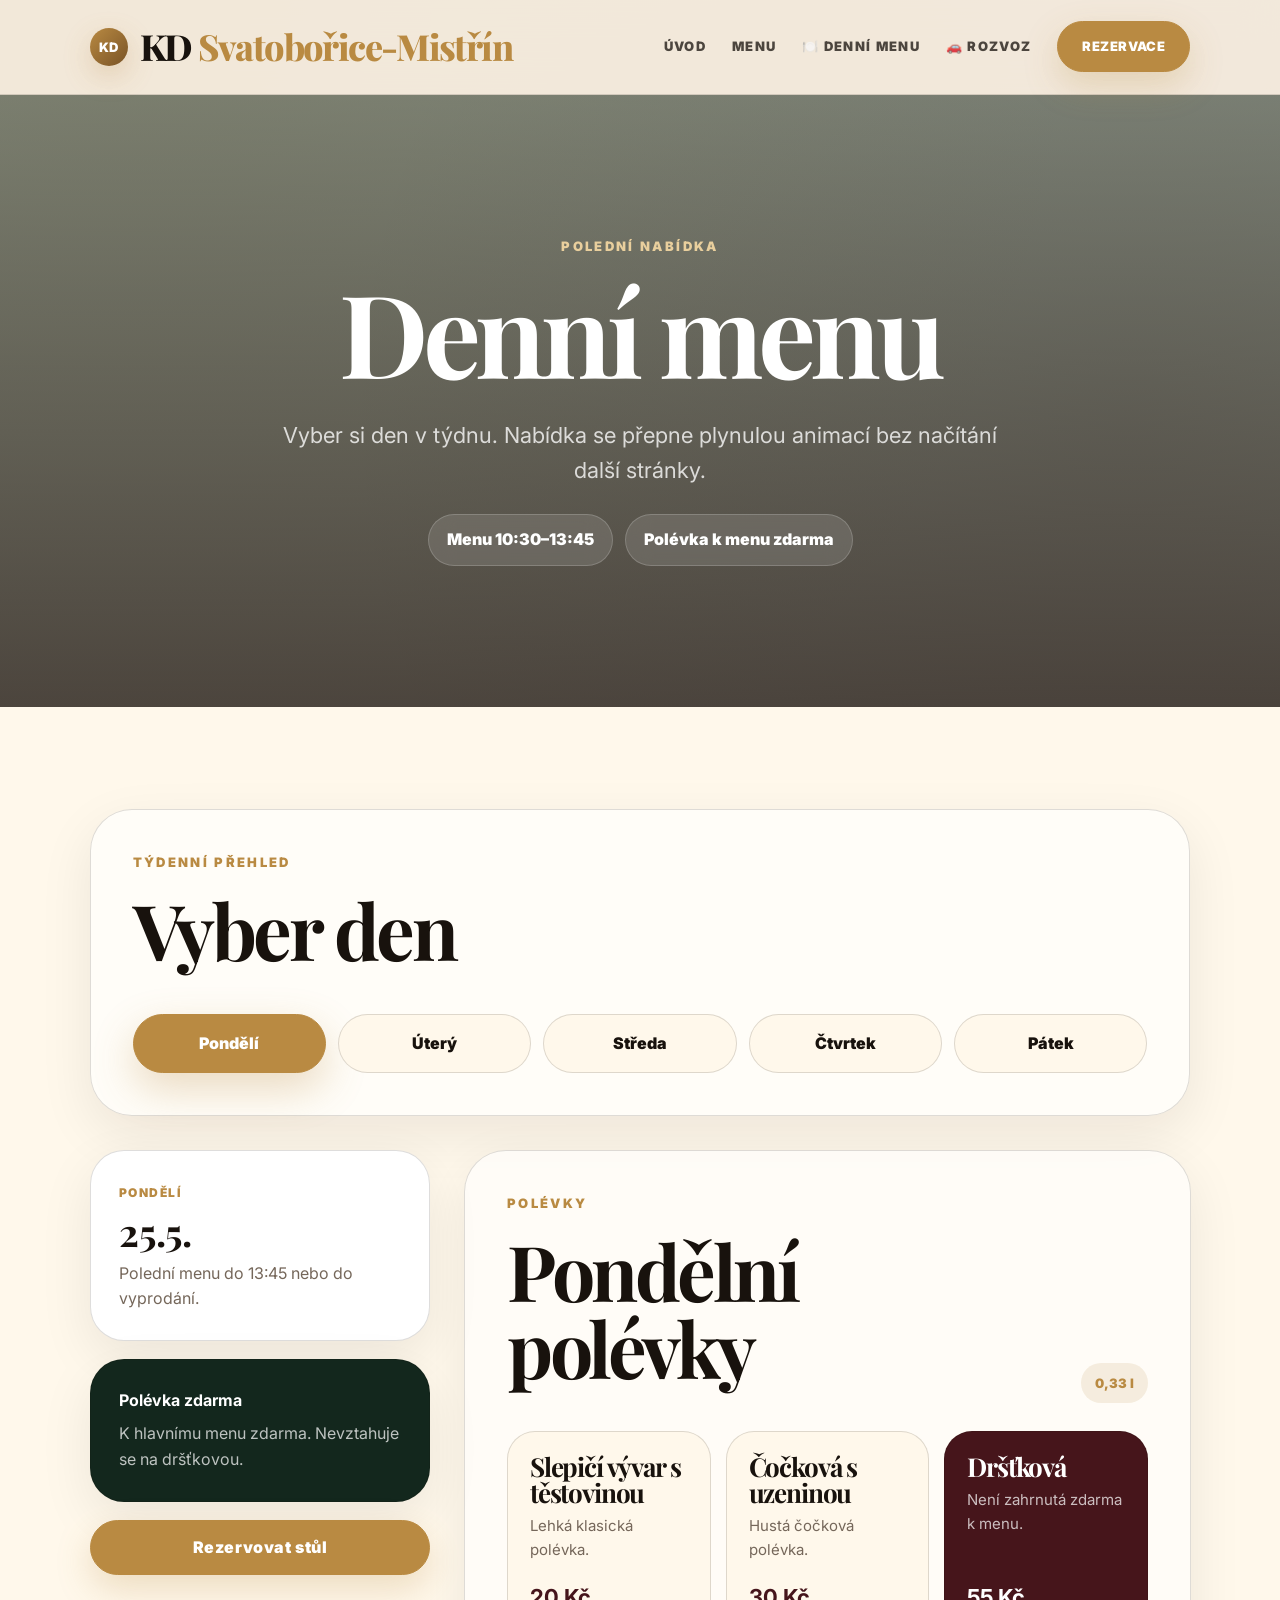
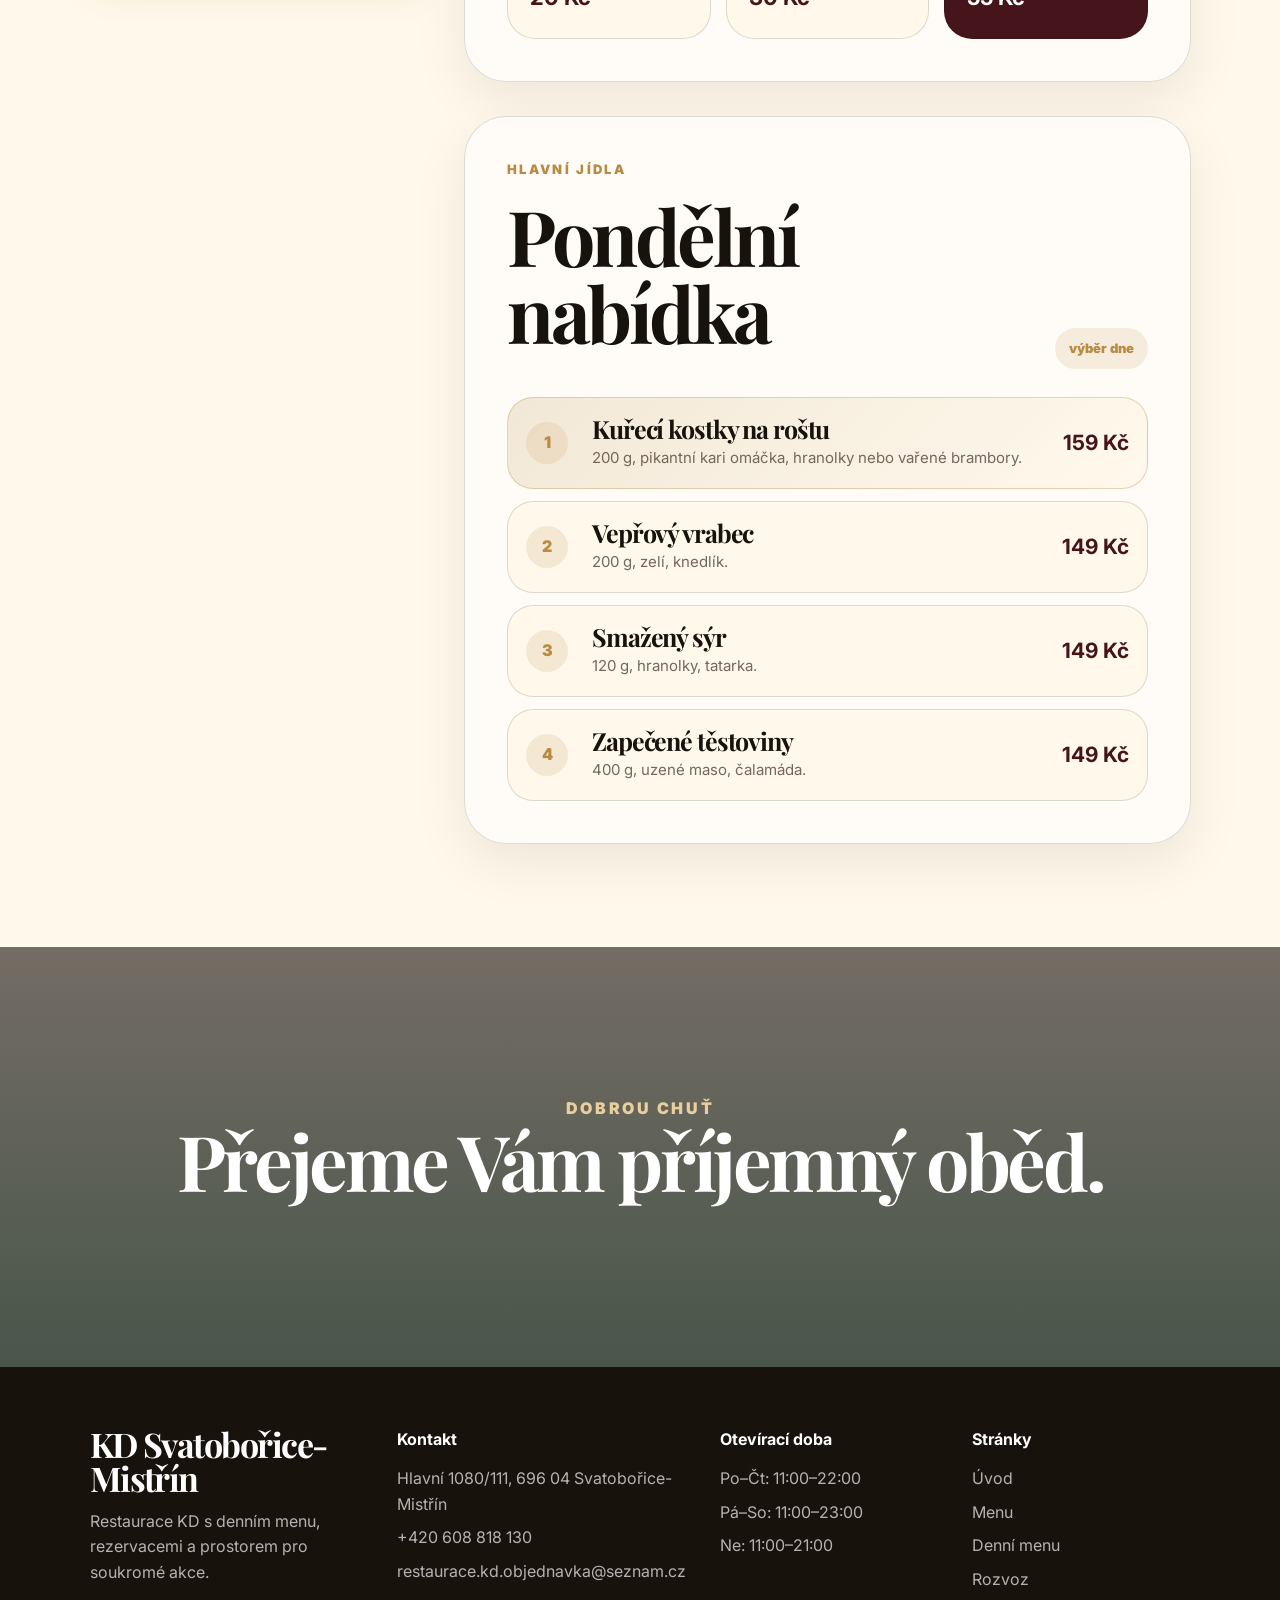
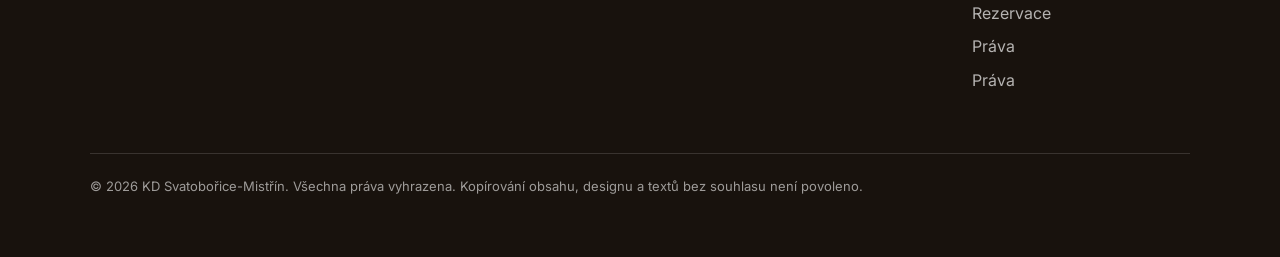
==== commit 5f3d7486: "Add files via upload" ====
--- a/denni-menu.html
+++ b/denni-menu.html
@@ -48,7 +48,6 @@
             <div class="eyebrow">Týdenní přehled</div>
             <h2>Vyber den</h2>
           </div>
-          <p>Jídla jsou zatím podobná jako v ukázce, ale každý den můžeš jednoduše upravit v HTML.</p>
         </div>
 
         <div class="weekday-tabs" role="tablist">
@@ -225,7 +224,6 @@
       <div class="reveal">
         <span>Dobrou chuť</span>
         <h2>Přejeme Vám příjemný oběd.</h2>
-        <p>Dny můžeš upravit přímo v souboru denni-menu.html. Stačí přepsat texty a ceny v jednotlivých panelech.</p>
       </div>
     </section>
   </main>
--- a/styles.css
+++ b/styles.css
@@ -2975,3 +2975,78 @@
     background: var(--gold);
   }
 }
+
+
+/* Čistší úvod bez opakování hlavních akcí */
+.hero-kd-clean .hero-actions,
+.hero-kd-clean .hero-facts,
+.hero-kd-clean .hero-facts-kd {
+  display: none !important;
+}
+
+.hero-kd-clean .hero-copy {
+  justify-content: center;
+}
+
+.hero-kd-clean h1 {
+  max-width: 780px;
+}
+
+.hero-kd-clean .hero-copy p {
+  max-width: 650px;
+}
+
+.hero-note {
+  display: flex;
+  flex-wrap: wrap;
+  gap: 10px;
+  margin-top: 4px;
+}
+
+.hero-note span {
+  display: inline-flex;
+  align-items: center;
+  padding: 11px 15px;
+  border-radius: 999px;
+  background: rgba(185,138,66,.13);
+  border: 1px solid rgba(185,138,66,.22);
+  color: var(--ink);
+  font-weight: 800;
+  font-size: 14px;
+}
+
+.kd-hero-card-clean {
+  grid-template-columns: 1fr !important;
+}
+
+.kd-hero-card-clean p {
+  display: none;
+}
+
+@media (max-width: 760px) {
+  .hero-kd-clean .hero-copy {
+    padding-bottom: 24px !important;
+  }
+
+  .hero-note {
+    display: grid;
+    grid-template-columns: 1fr;
+    gap: 8px;
+  }
+
+  .hero-note span {
+    justify-content: center;
+    border-radius: 16px;
+    font-size: 13px;
+  }
+
+  .hero-kd-clean .hero-image,
+  .hero-kd-clean .hero-image-kd {
+    height: 330px !important;
+    min-height: 330px !important;
+  }
+
+  .kd-hero-card-clean h3 {
+    font-size: 24px !important;
+  }
+}
